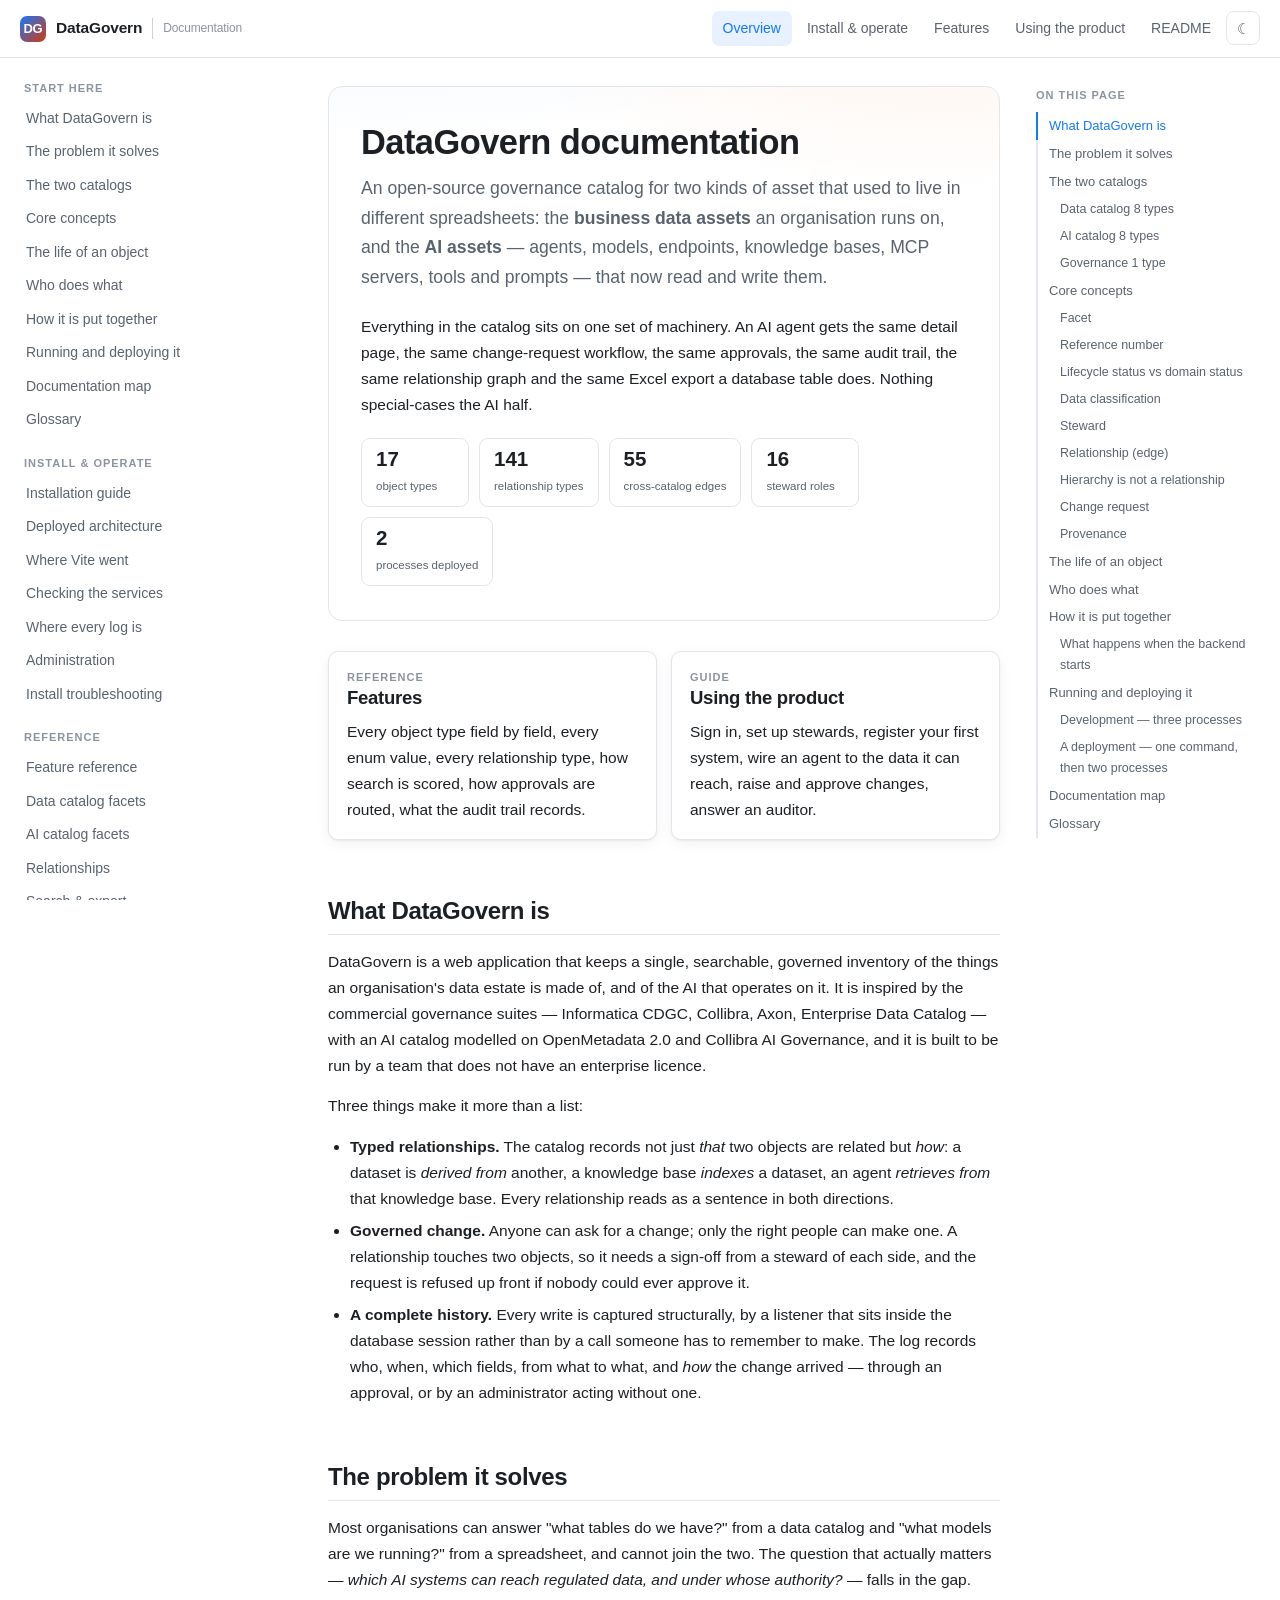
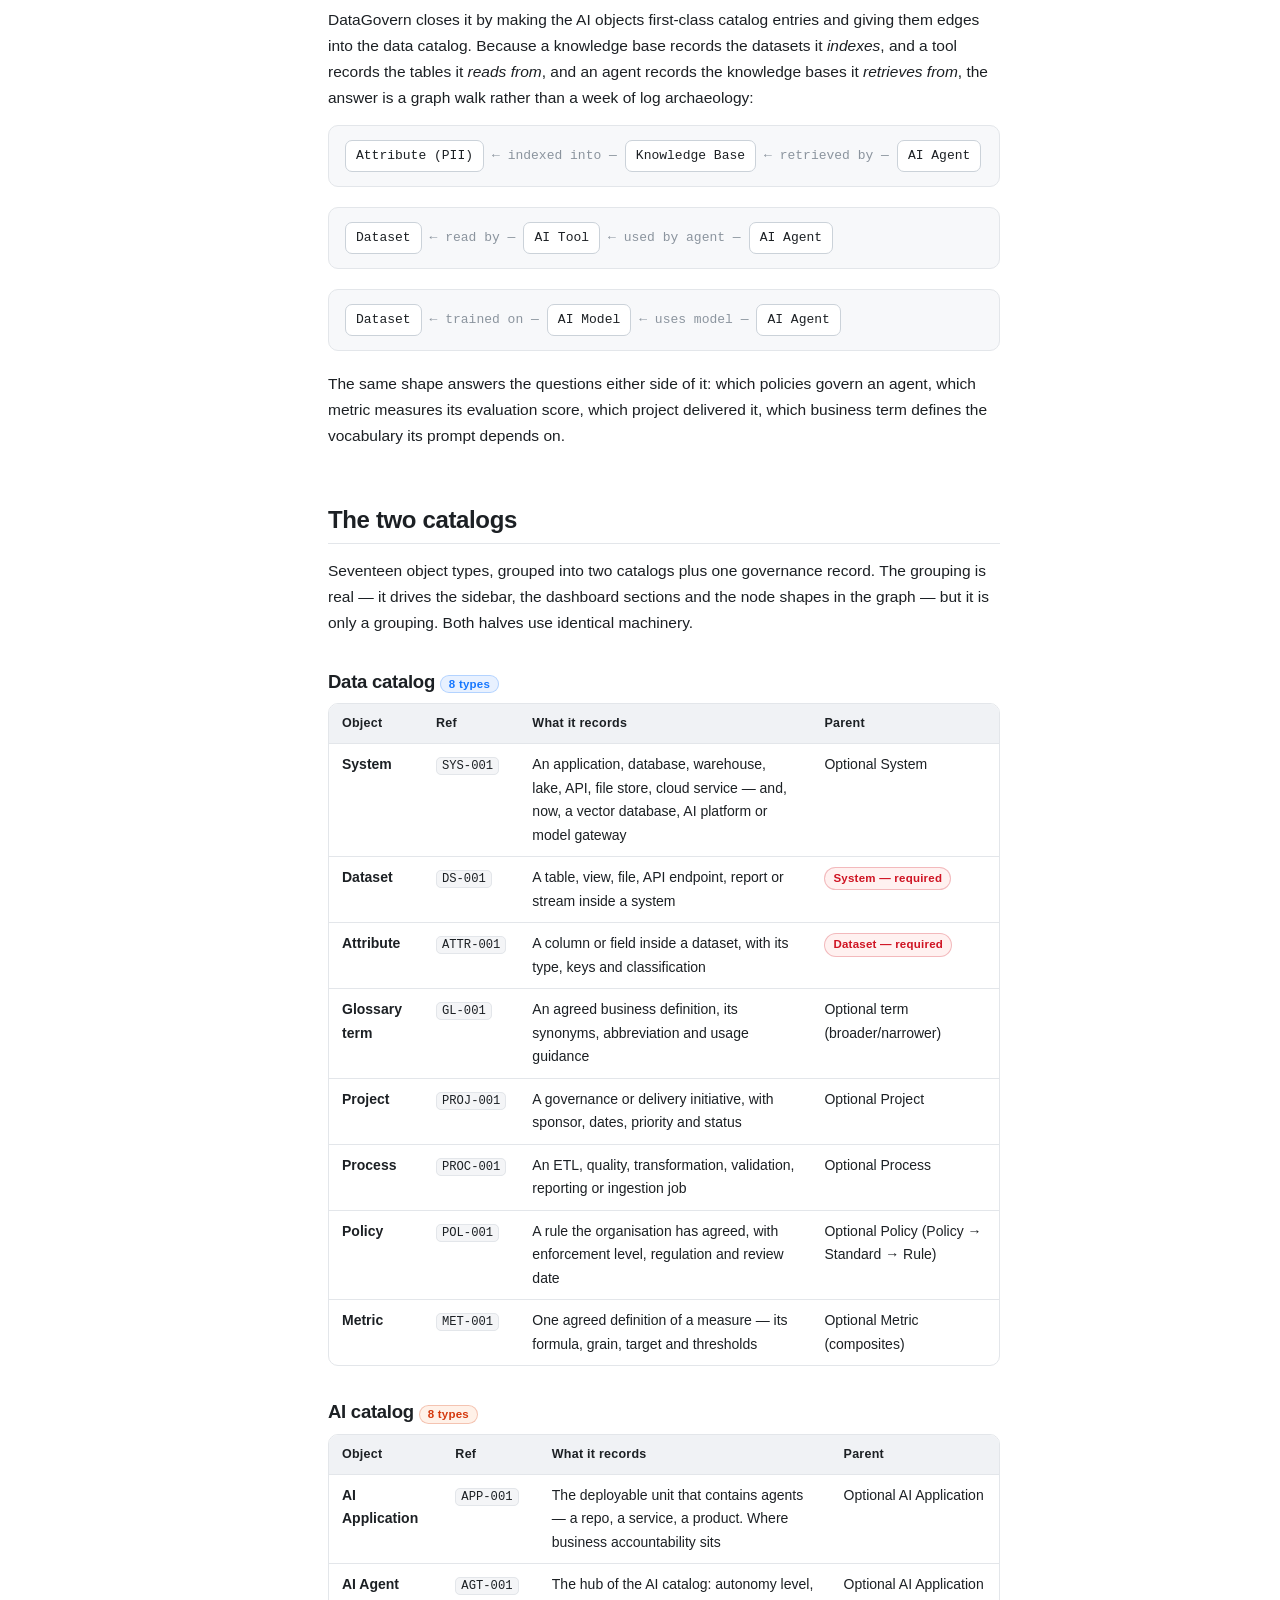
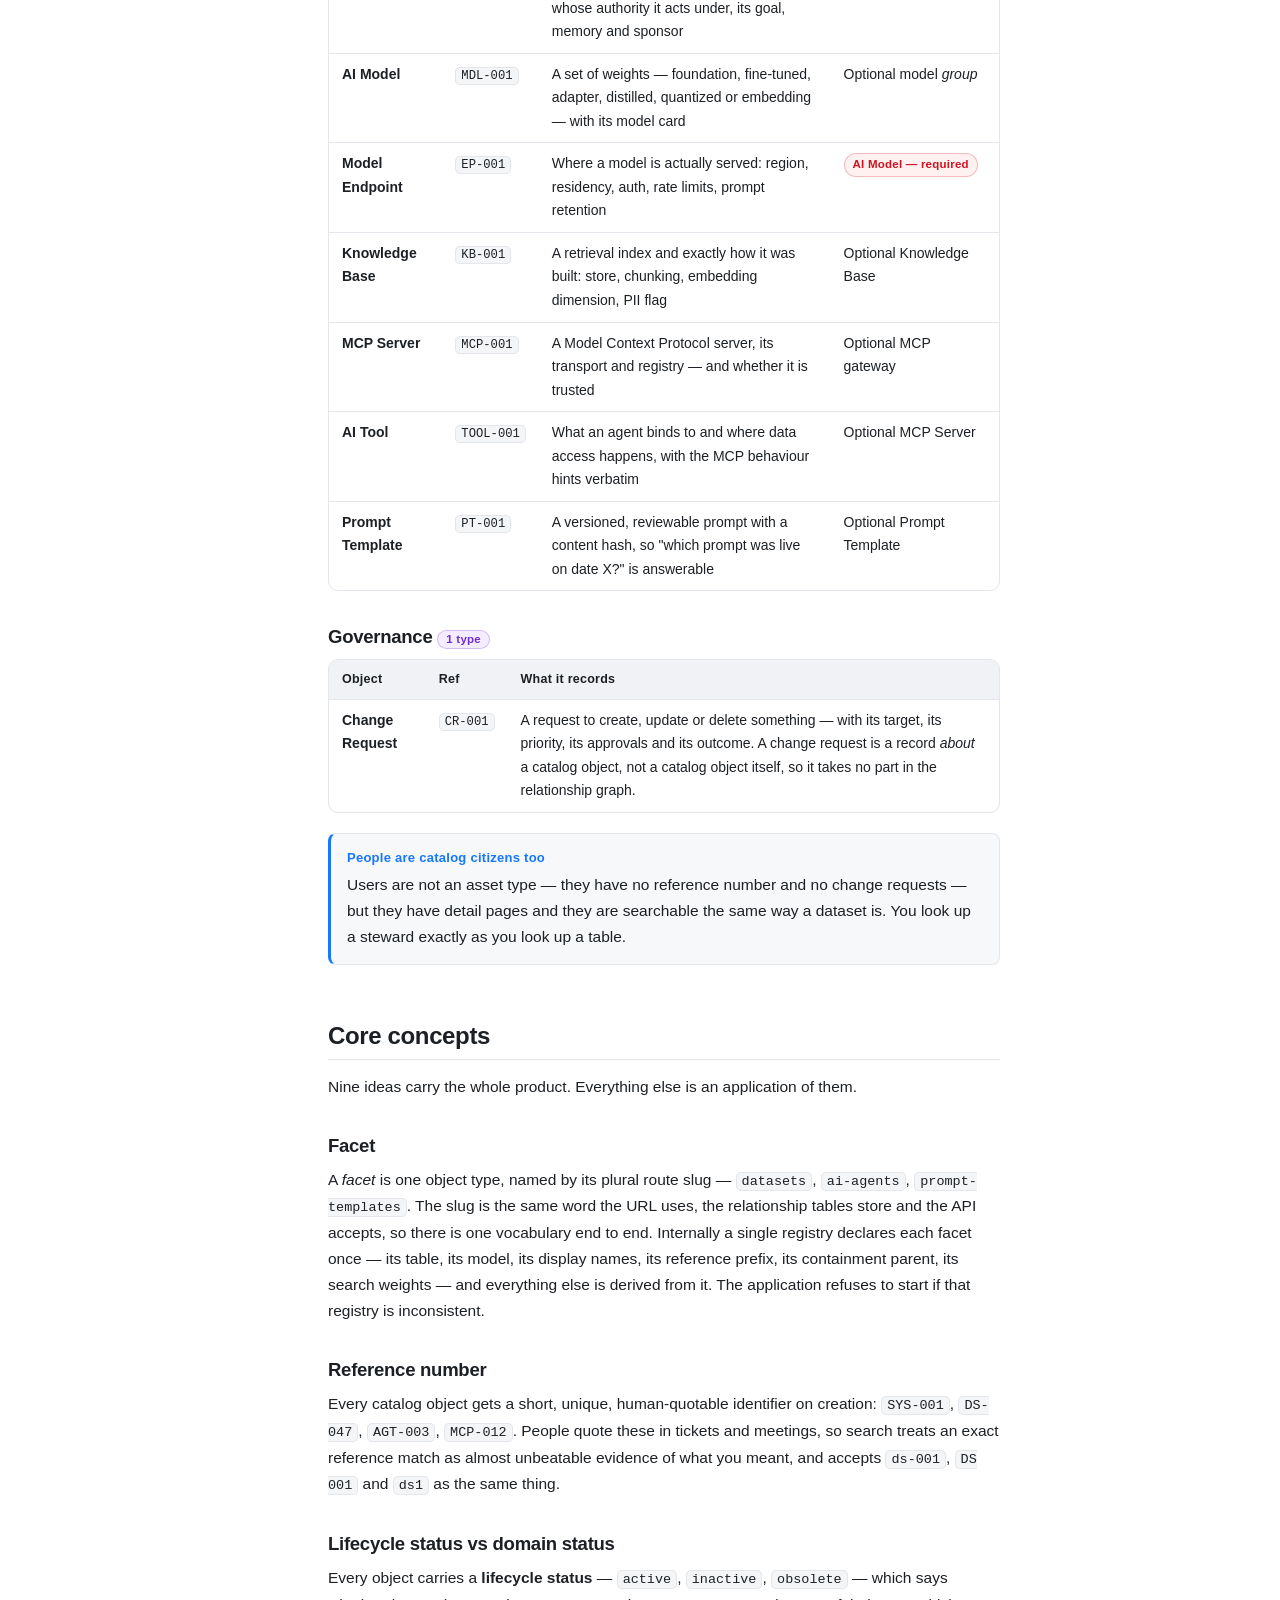
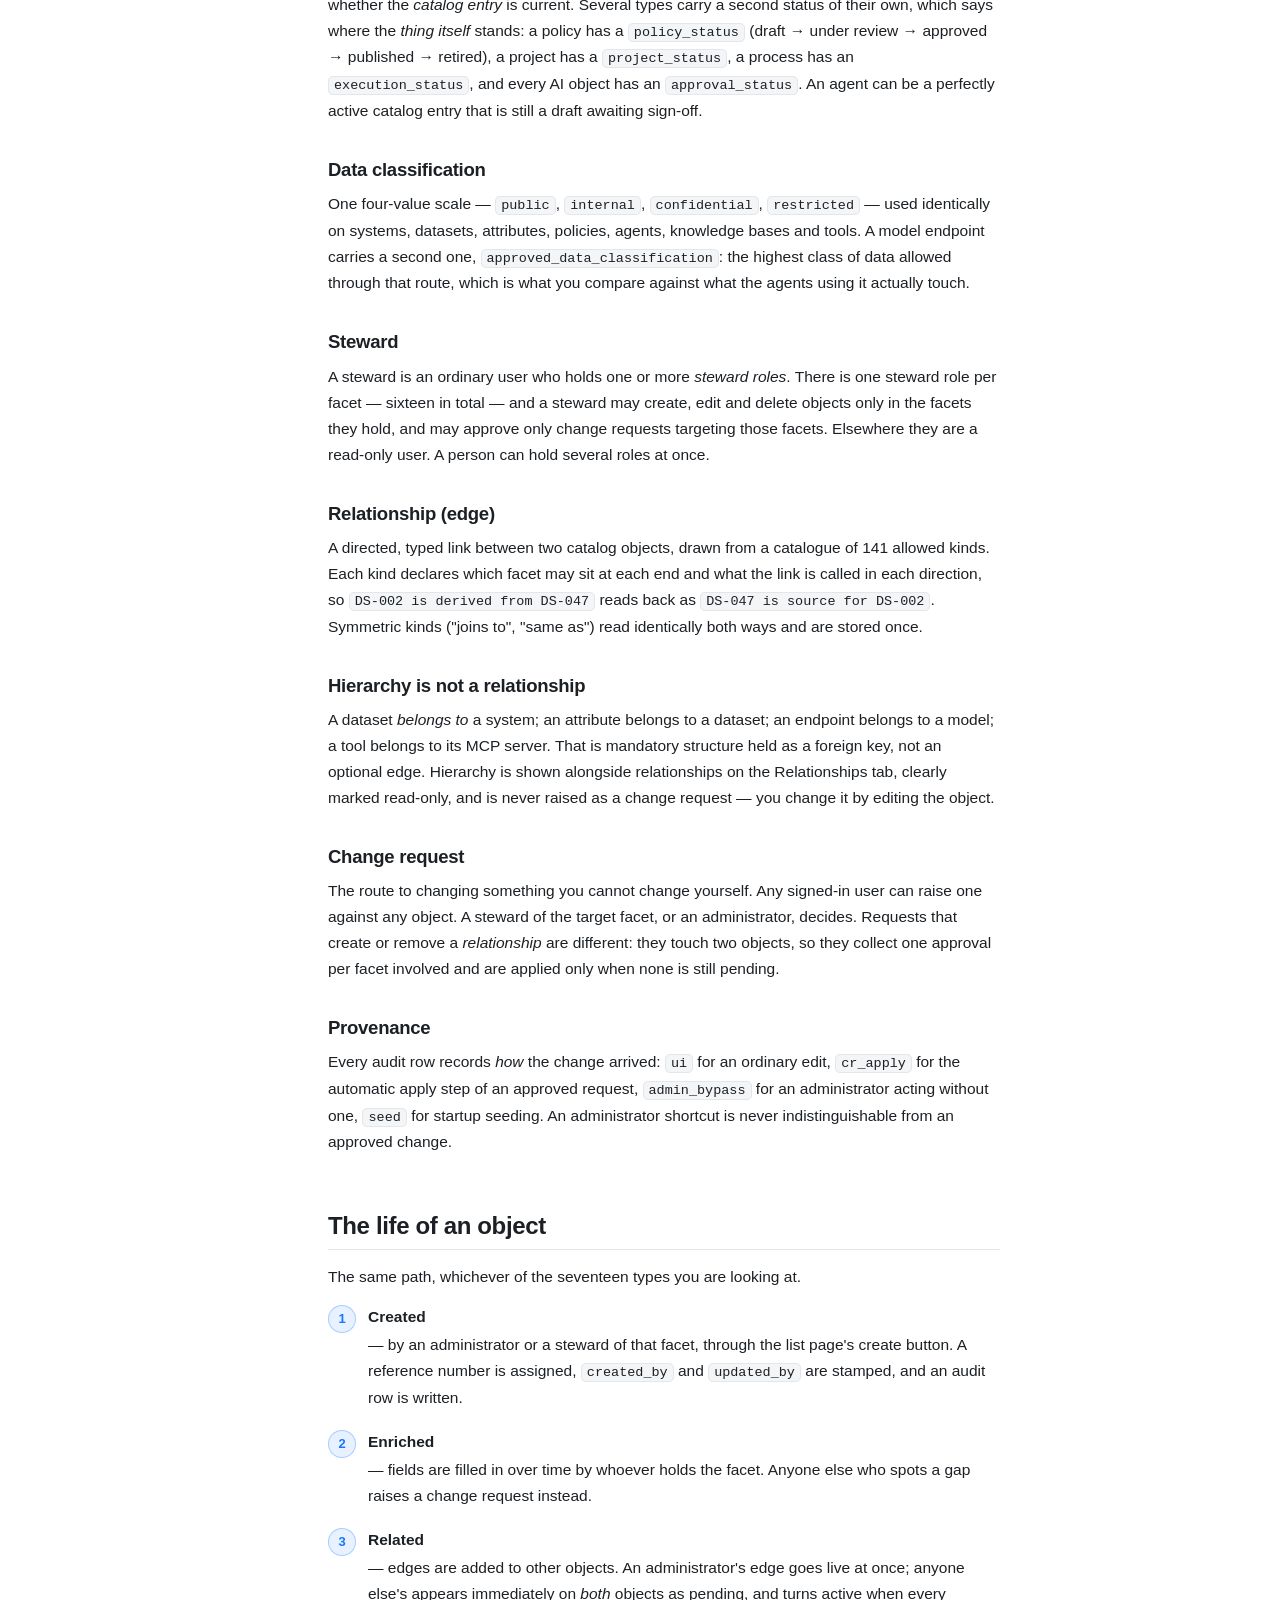
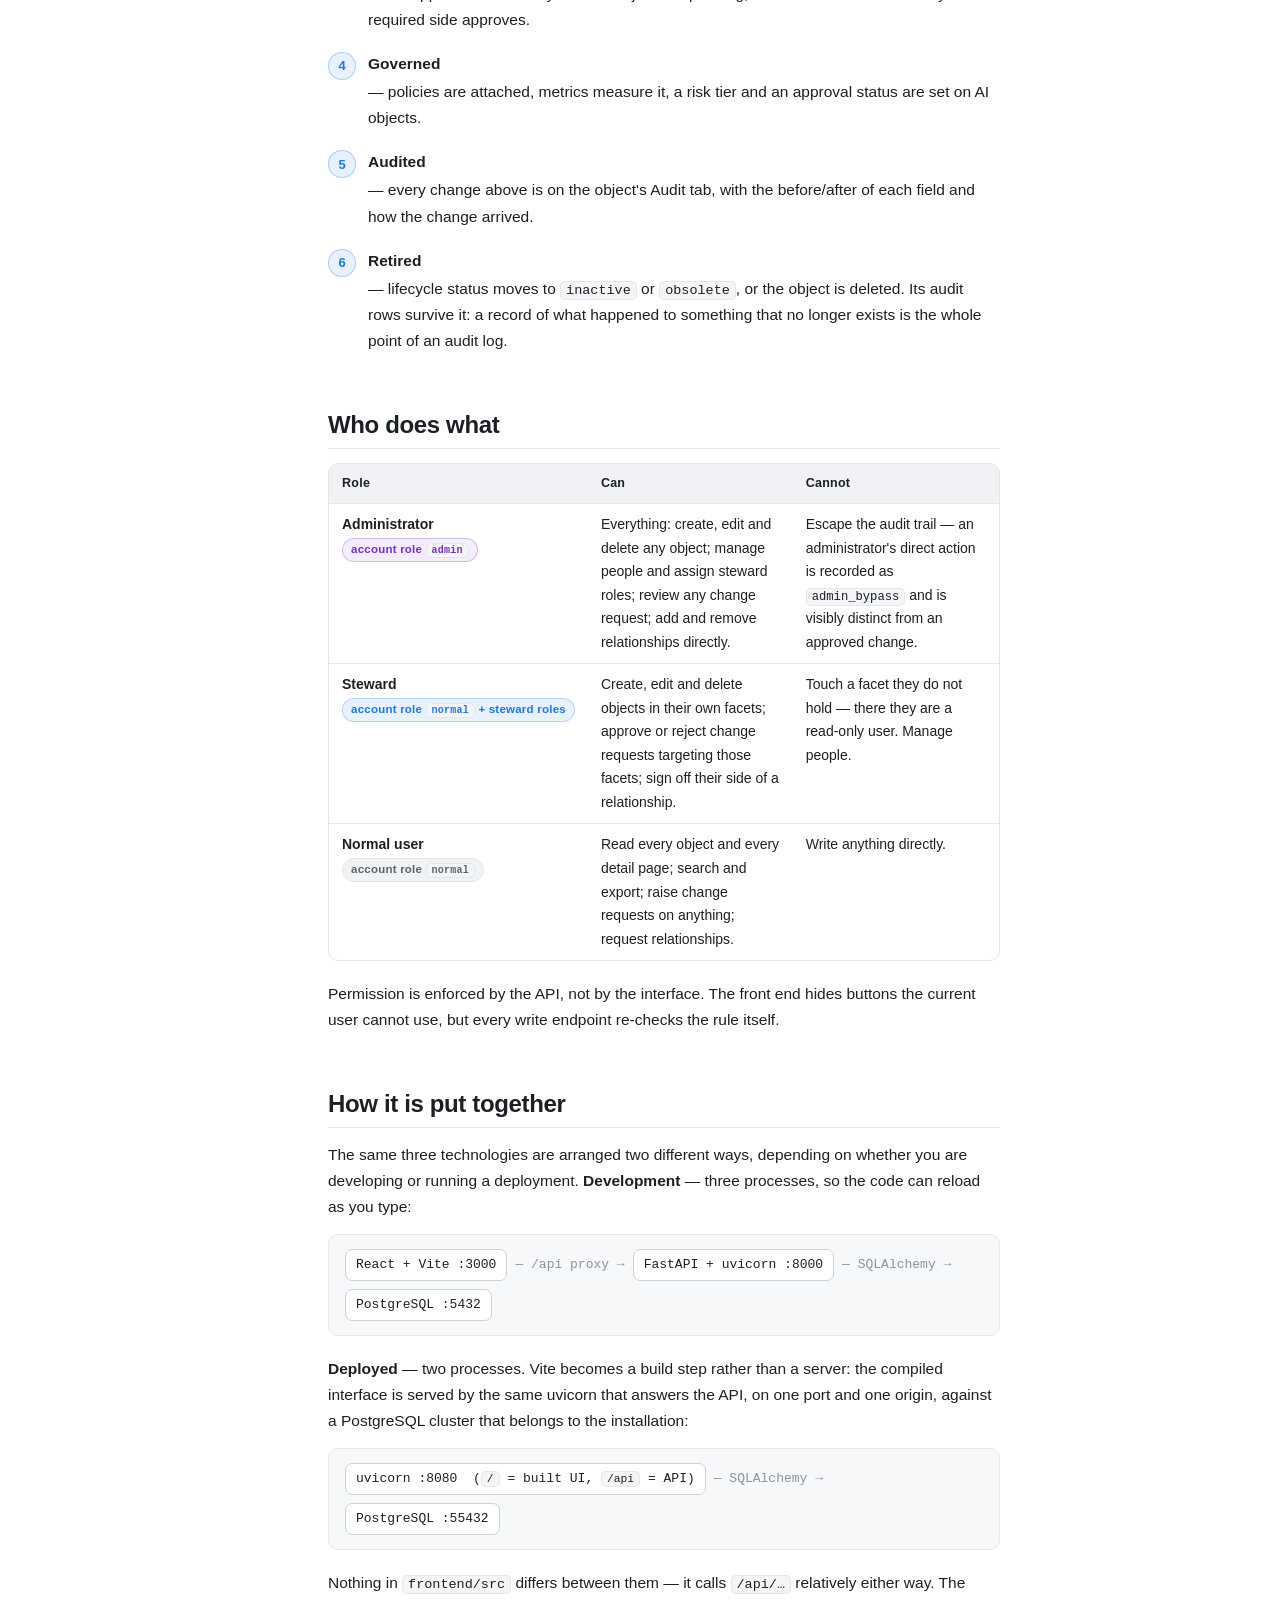
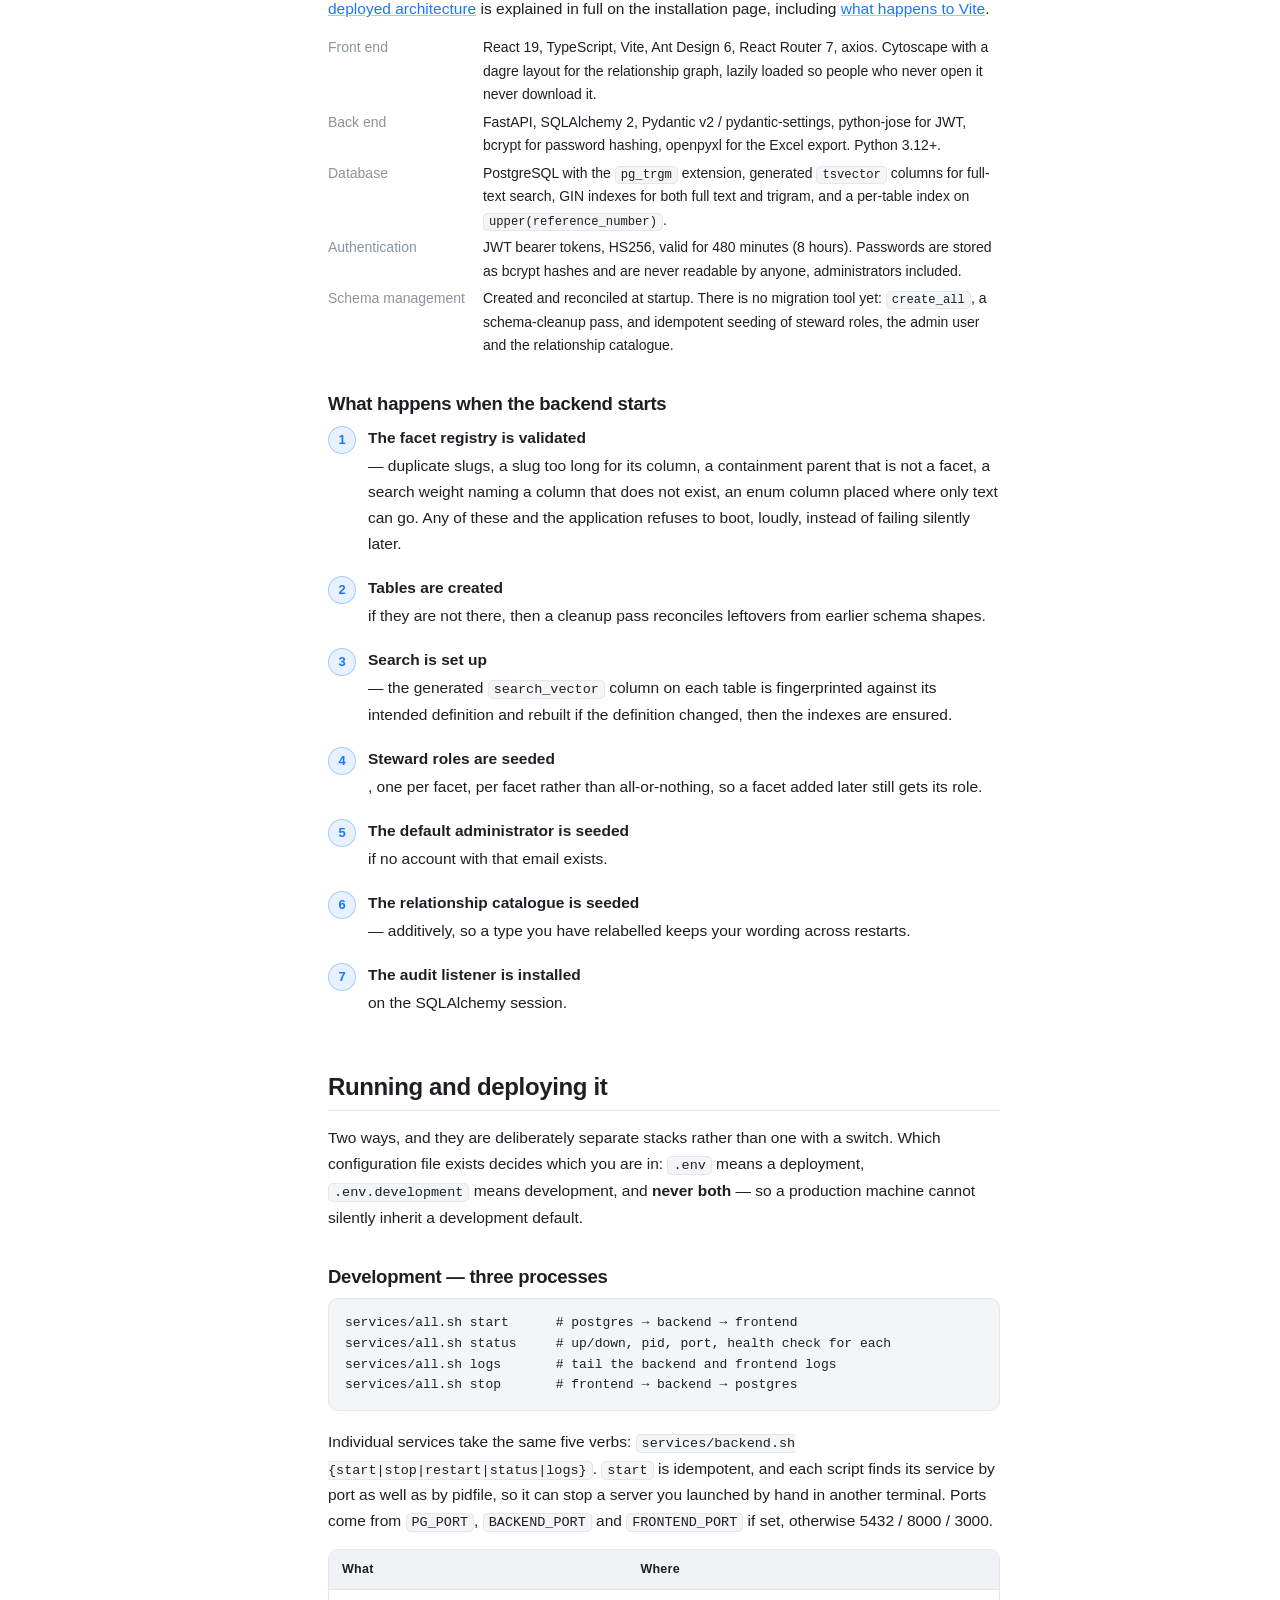
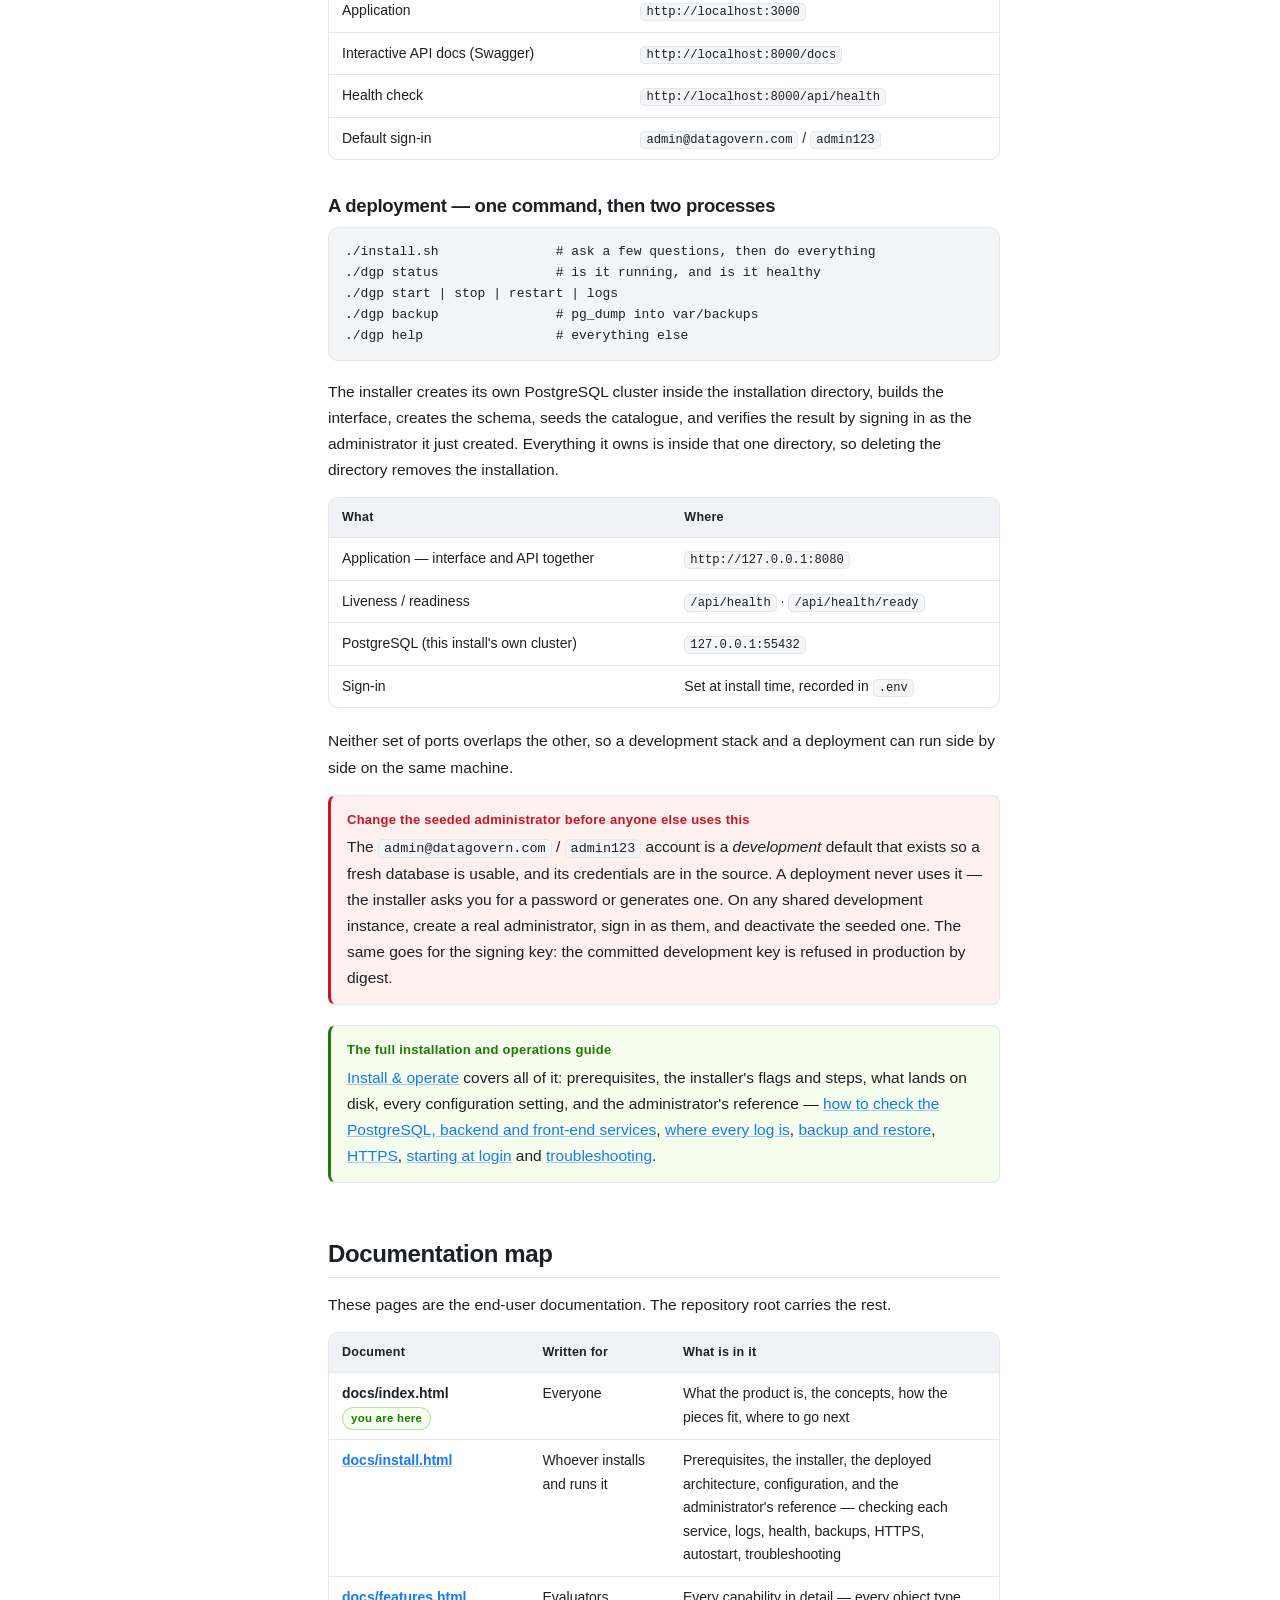
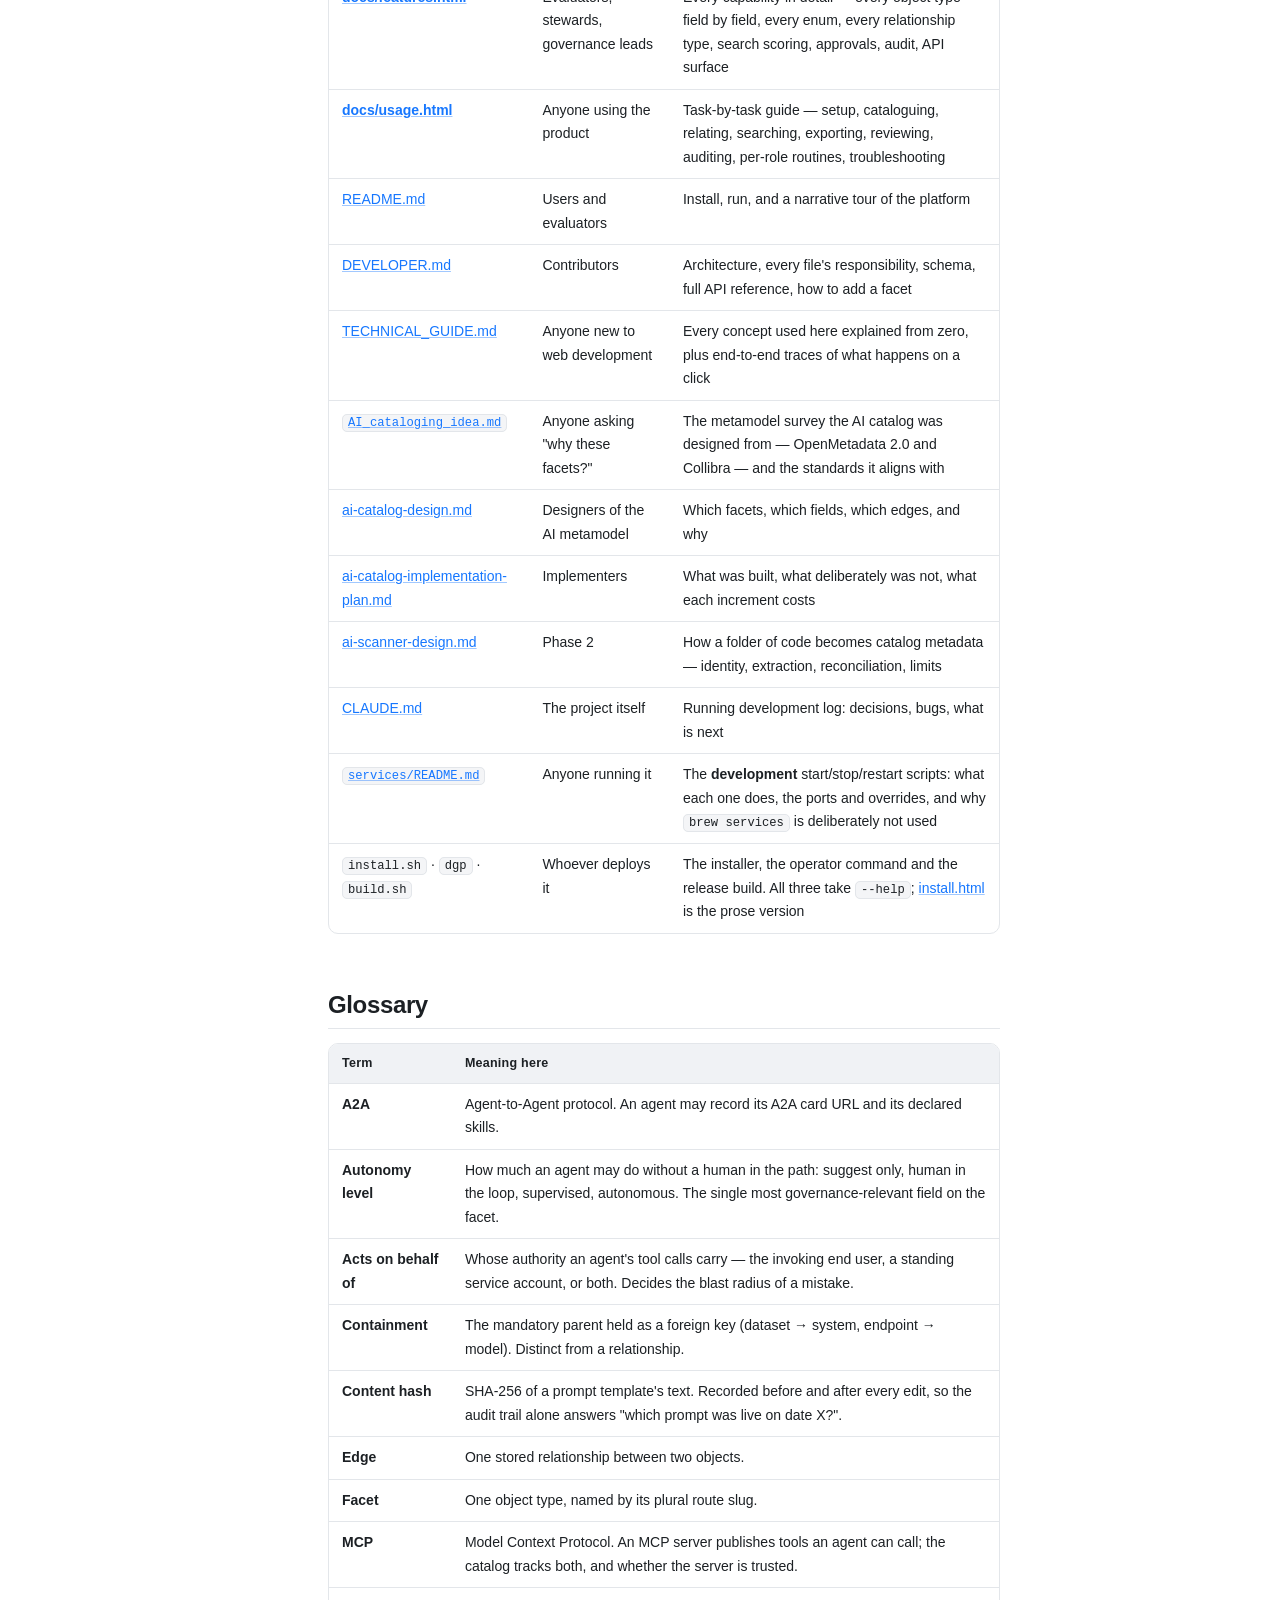
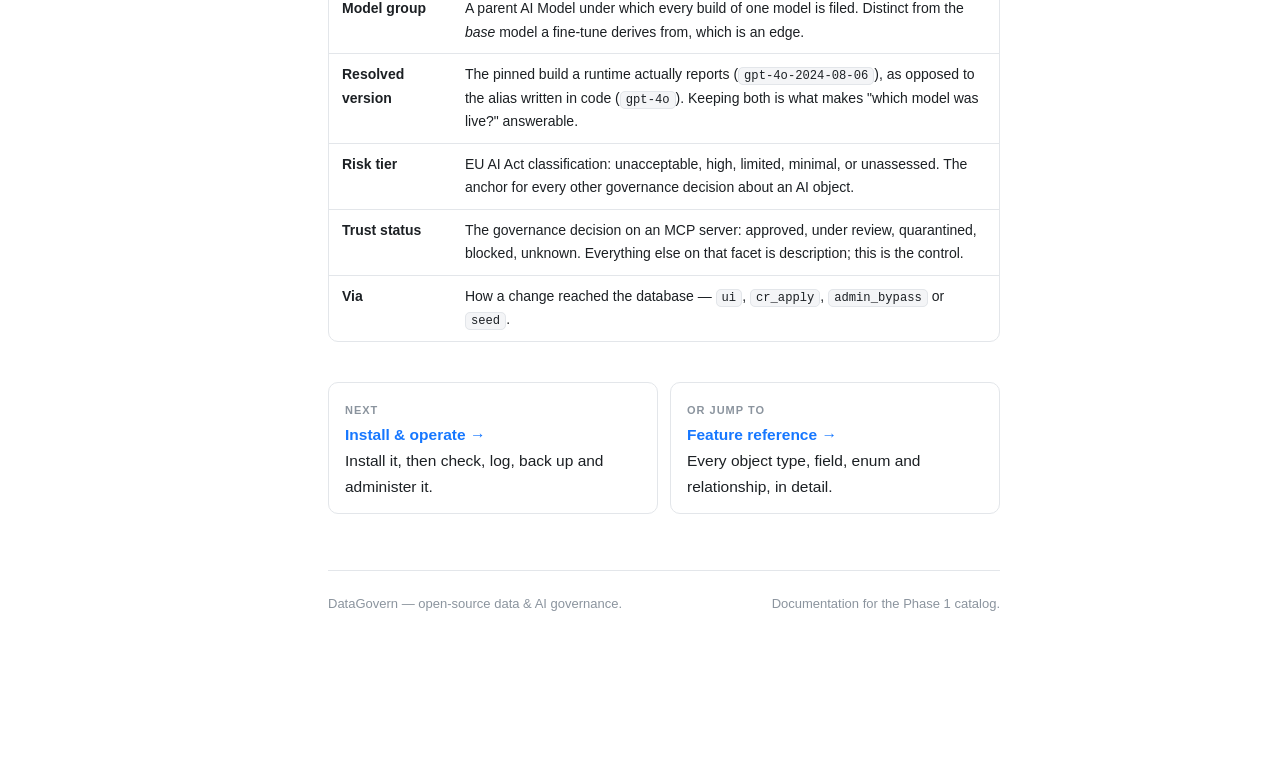
==== index.html @ b4faa8bf "docs commit" ====
<!DOCTYPE html>
<html lang="en">
<head>
<meta charset="utf-8">
<meta name="viewport" content="width=device-width, initial-scale=1">
<title>DataGovern Documentation</title>
<meta name="description" content="Documentation for DataGovern — an open-source governance catalog for business data assets and AI assets.">
<link rel="stylesheet" href="assets/docs.css">
<link rel="icon" href="data:image/svg+xml,<svg xmlns='http://www.w3.org/2000/svg' viewBox='0 0 100 100'><text y='.9em' font-size='90'>📘</text></svg>">
</head>
<body>

<header class="topbar">
  <button class="icon-btn menu-btn" data-menu-toggle aria-expanded="false" aria-label="Open navigation">☰</button>
  <a class="brand" href="index.html"><span class="mark">DG</span> DataGovern <small>Documentation</small></a>
  <nav class="topnav">
    <a href="index.html" aria-current="page">Overview</a>
    <a href="install.html">Install &amp; operate</a>
    <a href="features.html">Features</a>
    <a href="usage.html">Using the product</a>
    <a href="../README.md">README</a>
    <button class="icon-btn" data-theme-toggle type="button">☾</button>
  </nav>
</header>

<div class="shell">

  <aside class="sidebar">
    <h4>Start here</h4>
    <a href="#what">What DataGovern is</a>
    <a href="#problem">The problem it solves</a>
    <a href="#catalogs">The two catalogs</a>
    <a href="#concepts">Core concepts</a>
    <a href="#lifecycle">The life of an object</a>
    <a href="#roles">Who does what</a>
    <a href="#architecture">How it is put together</a>
    <a href="#running">Running and deploying it</a>
    <a href="#map">Documentation map</a>
    <a href="#glossary">Glossary</a>

    <h4>Install &amp; operate</h4>
    <a href="install.html">Installation guide</a>
    <a href="install.html#prod-architecture">Deployed architecture</a>
    <a href="install.html#vite">Where Vite went</a>
    <a href="install.html#checking-prod">Checking the services</a>
    <a href="install.html#logs">Where every log is</a>
    <a href="install.html#admin-daily">Administration</a>
    <a href="install.html#install-faq">Install troubleshooting</a>

    <h4>Reference</h4>
    <a href="features.html">Feature reference</a>
    <a href="features.html#data-catalog">Data catalog facets</a>
    <a href="features.html#ai-catalog">AI catalog facets</a>
    <a href="features.html#relationships">Relationships</a>
    <a href="features.html#search">Search &amp; export</a>
    <a href="features.html#governance">Governance &amp; audit</a>
    <a href="features.html#api">API surface</a>

    <h4>Guides</h4>
    <a href="usage.html">Using the product</a>
    <a href="usage.html#first-run">First run</a>
    <a href="usage.html#register-data">Registering data assets</a>
    <a href="usage.html#register-ai">Registering AI assets</a>
    <a href="usage.html#pii-walkthrough">Worked example: PII exposure</a>
    <a href="usage.html#change-requests">Change requests</a>
    <a href="usage.html#faq">Troubleshooting &amp; FAQ</a>
  </aside>

  <main class="content">

    <div class="hero">
      <h1>DataGovern documentation</h1>
      <p class="lede">An open-source governance catalog for two kinds of asset that used to live in
      different spreadsheets: the <strong>business data assets</strong> an organisation runs on, and the
      <strong>AI assets</strong> — agents, models, endpoints, knowledge bases, MCP servers, tools and
      prompts — that now read and write them.</p>
      <p>Everything in the catalog sits on one set of machinery. An AI agent gets the same detail page,
      the same change-request workflow, the same approvals, the same audit trail, the same relationship
      graph and the same Excel export a database table does. Nothing special-cases the AI half.</p>
      <div class="stat-row">
        <div class="stat"><b>17</b><span>object types</span></div>
        <div class="stat"><b>141</b><span>relationship types</span></div>
        <div class="stat"><b>55</b><span>cross-catalog edges</span></div>
        <div class="stat"><b>16</b><span>steward roles</span></div>
        <div class="stat"><b>2</b><span>processes deployed</span></div>
      </div>
    </div>

    <div class="cards">
      <a class="card link" href="features.html">
        <div class="kicker">Reference</div>
        <h3>Features</h3>
        <p>Every object type field by field, every enum value, every relationship type, how search is
        scored, how approvals are routed, what the audit trail records.</p>
      </a>
      <a class="card link" href="usage.html">
        <div class="kicker">Guide</div>
        <h3>Using the product</h3>
        <p>Sign in, set up stewards, register your first system, wire an agent to the data it can
        reach, raise and approve changes, answer an auditor.</p>
      </a>
    </div>

    <h2 id="what">What DataGovern is</h2>

    <p>DataGovern is a web application that keeps a single, searchable, governed inventory of the
    things an organisation's data estate is made of, and of the AI that operates on it. It is inspired
    by the commercial governance suites — Informatica CDGC, Collibra, Axon, Enterprise Data Catalog —
    with an AI catalog modelled on OpenMetadata 2.0 and Collibra AI Governance,
    and it is built to be run by a team that does not have an enterprise licence.</p>

    <p>Three things make it more than a list:</p>

    <ul>
      <li><strong>Typed relationships.</strong> The catalog records not just <em>that</em> two objects
      are related but <em>how</em>: a dataset is <em>derived from</em> another, a knowledge base
      <em>indexes</em> a dataset, an agent <em>retrieves from</em> that knowledge base. Every
      relationship reads as a sentence in both directions.</li>
      <li><strong>Governed change.</strong> Anyone can ask for a change; only the right people can make
      one. A relationship touches two objects, so it needs a sign-off from a steward of each side, and
      the request is refused up front if nobody could ever approve it.</li>
      <li><strong>A complete history.</strong> Every write is captured structurally, by a listener that
      sits inside the database session rather than by a call someone has to remember to make. The log
      records who, when, which fields, from what to what, and <em>how</em> the change arrived — through
      an approval, or by an administrator acting without one.</li>
    </ul>

    <h2 id="problem">The problem it solves</h2>

    <p>Most organisations can answer "what tables do we have?" from a data catalog and "what models are
    we running?" from a spreadsheet, and cannot join the two. The question that actually matters —
    <em>which AI systems can reach regulated data, and under whose authority?</em> — falls in the gap.</p>

    <p>DataGovern closes it by making the AI objects first-class catalog entries and giving them edges
    into the data catalog. Because a knowledge base records the datasets it <em>indexes</em>, and a tool
    records the tables it <em>reads from</em>, and an agent records the knowledge bases it
    <em>retrieves from</em>, the answer is a graph walk rather than a week of log archaeology:</p>

    <div class="flow">
      <span class="box">Attribute (PII)</span><span class="arrow">←&nbsp;indexed into&nbsp;—</span>
      <span class="box">Knowledge Base</span><span class="arrow">←&nbsp;retrieved by&nbsp;—</span>
      <span class="box">AI Agent</span>
    </div>
    <div class="flow">
      <span class="box">Dataset</span><span class="arrow">←&nbsp;read by&nbsp;—</span>
      <span class="box">AI Tool</span><span class="arrow">←&nbsp;used by agent&nbsp;—</span>
      <span class="box">AI Agent</span>
    </div>
    <div class="flow">
      <span class="box">Dataset</span><span class="arrow">←&nbsp;trained on&nbsp;—</span>
      <span class="box">AI Model</span><span class="arrow">←&nbsp;uses model&nbsp;—</span>
      <span class="box">AI Agent</span>
    </div>

    <p>The same shape answers the questions either side of it: which policies govern an agent, which
    metric measures its evaluation score, which project delivered it, which business term defines the
    vocabulary its prompt depends on.</p>

    <h2 id="catalogs">The two catalogs</h2>

    <p>Seventeen object types, grouped into two catalogs plus one governance record. The grouping is
    real — it drives the sidebar, the dashboard sections and the node shapes in the graph — but it is
    only a grouping. Both halves use identical machinery.</p>

    <h3 id="data-side">Data catalog <span class="pill data">8 types</span></h3>

    <div class="table-wrap">
    <table>
      <thead><tr><th>Object</th><th>Ref</th><th>What it records</th><th>Parent</th></tr></thead>
      <tbody>
        <tr><td><strong>System</strong></td><td><code>SYS-001</code></td><td>An application, database, warehouse, lake, API, file store, cloud service — and, now, a vector database, AI platform or model gateway</td><td>Optional System</td></tr>
        <tr><td><strong>Dataset</strong></td><td><code>DS-001</code></td><td>A table, view, file, API endpoint, report or stream inside a system</td><td><span class="pill req">System — required</span></td></tr>
        <tr><td><strong>Attribute</strong></td><td><code>ATTR-001</code></td><td>A column or field inside a dataset, with its type, keys and classification</td><td><span class="pill req">Dataset — required</span></td></tr>
        <tr><td><strong>Glossary term</strong></td><td><code>GL-001</code></td><td>An agreed business definition, its synonyms, abbreviation and usage guidance</td><td>Optional term (broader/narrower)</td></tr>
        <tr><td><strong>Project</strong></td><td><code>PROJ-001</code></td><td>A governance or delivery initiative, with sponsor, dates, priority and status</td><td>Optional Project</td></tr>
        <tr><td><strong>Process</strong></td><td><code>PROC-001</code></td><td>An ETL, quality, transformation, validation, reporting or ingestion job</td><td>Optional Process</td></tr>
        <tr><td><strong>Policy</strong></td><td><code>POL-001</code></td><td>A rule the organisation has agreed, with enforcement level, regulation and review date</td><td>Optional Policy (Policy → Standard → Rule)</td></tr>
        <tr><td><strong>Metric</strong></td><td><code>MET-001</code></td><td>One agreed definition of a measure — its formula, grain, target and thresholds</td><td>Optional Metric (composites)</td></tr>
      </tbody>
    </table>
    </div>

    <h3 id="ai-side">AI catalog <span class="pill ai">8 types</span></h3>

    <div class="table-wrap">
    <table>
      <thead><tr><th>Object</th><th>Ref</th><th>What it records</th><th>Parent</th></tr></thead>
      <tbody>
        <tr><td><strong>AI Application</strong></td><td><code>APP-001</code></td><td>The deployable unit that contains agents — a repo, a service, a product. Where business accountability sits</td><td>Optional AI Application</td></tr>
        <tr><td><strong>AI Agent</strong></td><td><code>AGT-001</code></td><td>The hub of the AI catalog: autonomy level, whose authority it acts under, its goal, memory and sponsor</td><td>Optional AI Application</td></tr>
        <tr><td><strong>AI Model</strong></td><td><code>MDL-001</code></td><td>A set of weights — foundation, fine-tuned, adapter, distilled, quantized or embedding — with its model card</td><td>Optional model <em>group</em></td></tr>
        <tr><td><strong>Model Endpoint</strong></td><td><code>EP-001</code></td><td>Where a model is actually served: region, residency, auth, rate limits, prompt retention</td><td><span class="pill req">AI Model — required</span></td></tr>
        <tr><td><strong>Knowledge Base</strong></td><td><code>KB-001</code></td><td>A retrieval index and exactly how it was built: store, chunking, embedding dimension, PII flag</td><td>Optional Knowledge Base</td></tr>
        <tr><td><strong>MCP Server</strong></td><td><code>MCP-001</code></td><td>A Model Context Protocol server, its transport and registry — and whether it is trusted</td><td>Optional MCP gateway</td></tr>
        <tr><td><strong>AI Tool</strong></td><td><code>TOOL-001</code></td><td>What an agent binds to and where data access happens, with the MCP behaviour hints verbatim</td><td>Optional MCP Server</td></tr>
        <tr><td><strong>Prompt Template</strong></td><td><code>PT-001</code></td><td>A versioned, reviewable prompt with a content hash, so "which prompt was live on date X?" is answerable</td><td>Optional Prompt Template</td></tr>
      </tbody>
    </table>
    </div>

    <h3 id="gov-side">Governance <span class="pill gov">1 type</span></h3>

    <div class="table-wrap">
    <table>
      <thead><tr><th>Object</th><th>Ref</th><th>What it records</th></tr></thead>
      <tbody>
        <tr><td><strong>Change Request</strong></td><td><code>CR-001</code></td><td>A request to create, update or delete something — with its target, its priority, its approvals and its outcome. A change request is a record <em>about</em> a catalog object, not a catalog object itself, so it takes no part in the relationship graph.</td></tr>
      </tbody>
    </table>
    </div>

    <div class="note">
      <div class="note-title">People are catalog citizens too</div>
      <p>Users are not an asset type — they have no reference number and no change requests — but they
      have detail pages and they are searchable the same way a dataset is. You look up a steward exactly
      as you look up a table.</p>
    </div>

    <h2 id="concepts">Core concepts</h2>

    <p>Nine ideas carry the whole product. Everything else is an application of them.</p>

    <h3 id="c-facet">Facet</h3>
    <p>A <em>facet</em> is one object type, named by its plural route slug — <code>datasets</code>,
    <code>ai-agents</code>, <code>prompt-templates</code>. The slug is the same word the URL uses, the
    relationship tables store and the API accepts, so there is one vocabulary end to end. Internally a
    single registry declares each facet once — its table, its model, its display names, its reference
    prefix, its containment parent, its search weights — and everything else is derived from it. The
    application refuses to start if that registry is inconsistent.</p>

    <h3 id="c-ref">Reference number</h3>
    <p>Every catalog object gets a short, unique, human-quotable identifier on creation:
    <code>SYS-001</code>, <code>DS-047</code>, <code>AGT-003</code>, <code>MCP-012</code>. People quote
    these in tickets and meetings, so search treats an exact reference match as almost unbeatable
    evidence of what you meant, and accepts <code>ds-001</code>, <code>DS 001</code> and
    <code>ds1</code> as the same thing.</p>

    <h3 id="c-lifecycle">Lifecycle status vs domain status</h3>
    <p>Every object carries a <strong>lifecycle status</strong> — <code>active</code>,
    <code>inactive</code>, <code>obsolete</code> — which says whether the <em>catalog entry</em> is
    current. Several types carry a second status of their own, which says where the <em>thing itself</em>
    stands: a policy has a <code>policy_status</code> (draft → under review → approved → published →
    retired), a project has a <code>project_status</code>, a process has an
    <code>execution_status</code>, and every AI object has an <code>approval_status</code>. An agent can
    be a perfectly active catalog entry that is still a draft awaiting sign-off.</p>

    <h3 id="c-classification">Data classification</h3>
    <p>One four-value scale — <code>public</code>, <code>internal</code>, <code>confidential</code>,
    <code>restricted</code> — used identically on systems, datasets, attributes, policies, agents,
    knowledge bases and tools. A model endpoint carries a second one,
    <code>approved_data_classification</code>: the highest class of data allowed through that route,
    which is what you compare against what the agents using it actually touch.</p>

    <h3 id="c-steward">Steward</h3>
    <p>A steward is an ordinary user who holds one or more <em>steward roles</em>. There is one steward
    role per facet — sixteen in total — and a steward may create, edit and delete objects only in the
    facets they hold, and may approve only change requests targeting those facets. Elsewhere they are a
    read-only user. A person can hold several roles at once.</p>

    <h3 id="c-relationship">Relationship (edge)</h3>
    <p>A directed, typed link between two catalog objects, drawn from a catalogue of 141 allowed kinds.
    Each kind declares which facet may sit at each end and what the link is called in each direction, so
    <code>DS-002 is derived from DS-047</code> reads back as <code>DS-047 is source for DS-002</code>.
    Symmetric kinds ("joins to", "same as") read identically both ways and are stored once.</p>

    <h3 id="c-hierarchy">Hierarchy is not a relationship</h3>
    <p>A dataset <em>belongs to</em> a system; an attribute belongs to a dataset; an endpoint belongs to
    a model; a tool belongs to its MCP server. That is mandatory structure held as a foreign key, not an
    optional edge. Hierarchy is shown alongside relationships on the Relationships tab, clearly marked
    read-only, and is never raised as a change request — you change it by editing the object.</p>

    <h3 id="c-cr">Change request</h3>
    <p>The route to changing something you cannot change yourself. Any signed-in user can raise one
    against any object. A steward of the target facet, or an administrator, decides. Requests that
    create or remove a <em>relationship</em> are different: they touch two objects, so they collect one
    approval per facet involved and are applied only when none is still pending.</p>

    <h3 id="c-provenance">Provenance</h3>
    <p>Every audit row records <em>how</em> the change arrived: <code>ui</code> for an ordinary edit,
    <code>cr_apply</code> for the automatic apply step of an approved request, <code>admin_bypass</code>
    for an administrator acting without one, <code>seed</code> for startup seeding. An administrator
    shortcut is never indistinguishable from an approved change.</p>

    <h2 id="lifecycle">The life of an object</h2>

    <p>The same path, whichever of the seventeen types you are looking at.</p>

    <ol class="steps">
      <li><strong>Created</strong> — by an administrator or a steward of that facet, through the list
      page's create button. A reference number is assigned, <code>created_by</code> and
      <code>updated_by</code> are stamped, and an audit row is written.</li>
      <li><strong>Enriched</strong> — fields are filled in over time by whoever holds the facet. Anyone
      else who spots a gap raises a change request instead.</li>
      <li><strong>Related</strong> — edges are added to other objects. An administrator's edge goes live
      at once; anyone else's appears immediately on <em>both</em> objects as pending, and turns active
      when every required side approves.</li>
      <li><strong>Governed</strong> — policies are attached, metrics measure it, a risk tier and an
      approval status are set on AI objects.</li>
      <li><strong>Audited</strong> — every change above is on the object's Audit tab, with the
      before/after of each field and how the change arrived.</li>
      <li><strong>Retired</strong> — lifecycle status moves to <code>inactive</code> or
      <code>obsolete</code>, or the object is deleted. Its audit rows survive it: a record of what
      happened to something that no longer exists is the whole point of an audit log.</li>
    </ol>

    <h2 id="roles">Who does what</h2>

    <div class="table-wrap">
    <table>
      <thead><tr><th>Role</th><th>Can</th><th>Cannot</th></tr></thead>
      <tbody>
        <tr>
          <td><strong>Administrator</strong><br><span class="pill gov">account role <code>admin</code></span></td>
          <td>Everything: create, edit and delete any object; manage people and assign steward roles;
          review any change request; add and remove relationships directly.</td>
          <td>Escape the audit trail — an administrator's direct action is recorded as
          <code>admin_bypass</code> and is visibly distinct from an approved change.</td>
        </tr>
        <tr>
          <td><strong>Steward</strong><br><span class="pill data">account role <code>normal</code> + steward roles</span></td>
          <td>Create, edit and delete objects in their own facets; approve or reject change requests
          targeting those facets; sign off their side of a relationship.</td>
          <td>Touch a facet they do not hold — there they are a read-only user. Manage people.</td>
        </tr>
        <tr>
          <td><strong>Normal user</strong><br><span class="pill muted">account role <code>normal</code></span></td>
          <td>Read every object and every detail page; search and export; raise change requests on
          anything; request relationships.</td>
          <td>Write anything directly.</td>
        </tr>
      </tbody>
    </table>
    </div>

    <p>Permission is enforced by the API, not by the interface. The front end hides buttons the current
    user cannot use, but every write endpoint re-checks the rule itself.</p>

    <h2 id="architecture">How it is put together</h2>

    <p>The same three technologies are arranged two different ways, depending on whether you are
    developing or running a deployment. <strong>Development</strong> — three processes, so the code can
    reload as you type:</p>

    <div class="flow">
      <span class="box">React + Vite&nbsp;:3000</span><span class="arrow">— /api proxy →</span>
      <span class="box">FastAPI + uvicorn&nbsp;:8000</span><span class="arrow">— SQLAlchemy →</span>
      <span class="box">PostgreSQL&nbsp;:5432</span>
    </div>

    <p><strong>Deployed</strong> — two processes. Vite becomes a build step rather than a server: the
    compiled interface is served by the same uvicorn that answers the API, on one port and one origin,
    against a PostgreSQL cluster that belongs to the installation:</p>

    <div class="flow">
      <span class="box">uvicorn&nbsp;:8080 &nbsp;(<code>/</code> = built UI, <code>/api</code> = API)</span><span class="arrow">— SQLAlchemy →</span>
      <span class="box">PostgreSQL&nbsp;:55432</span>
    </div>

    <p>Nothing in <code>frontend/src</code> differs between them — it calls <code>/api/…</code>
    relatively either way. The <a href="install.html#prod-architecture">deployed architecture</a> is
    explained in full on the installation page, including
    <a href="install.html#vite">what happens to Vite</a>.</p>

    <dl class="kv">
      <dt>Front end</dt><dd>React 19, TypeScript, Vite, Ant Design 6, React Router 7, axios. Cytoscape with a dagre layout for the relationship graph, lazily loaded so people who never open it never download it.</dd>
      <dt>Back end</dt><dd>FastAPI, SQLAlchemy 2, Pydantic v2 / pydantic-settings, python-jose for JWT, bcrypt for password hashing, openpyxl for the Excel export. Python 3.12+.</dd>
      <dt>Database</dt><dd>PostgreSQL with the <code>pg_trgm</code> extension, generated <code>tsvector</code> columns for full-text search, GIN indexes for both full text and trigram, and a per-table index on <code>upper(reference_number)</code>.</dd>
      <dt>Authentication</dt><dd>JWT bearer tokens, HS256, valid for 480 minutes (8 hours). Passwords are stored as bcrypt hashes and are never readable by anyone, administrators included.</dd>
      <dt>Schema management</dt><dd>Created and reconciled at startup. There is no migration tool yet: <code>create_all</code>, a schema-cleanup pass, and idempotent seeding of steward roles, the admin user and the relationship catalogue.</dd>
    </dl>

    <h3 id="startup">What happens when the backend starts</h3>

    <ol class="steps">
      <li><strong>The facet registry is validated</strong> — duplicate slugs, a slug too long for its
      column, a containment parent that is not a facet, a search weight naming a column that does not
      exist, an enum column placed where only text can go. Any of these and the application refuses to
      boot, loudly, instead of failing silently later.</li>
      <li><strong>Tables are created</strong> if they are not there, then a cleanup pass reconciles
      leftovers from earlier schema shapes.</li>
      <li><strong>Search is set up</strong> — the generated <code>search_vector</code> column on each
      table is fingerprinted against its intended definition and rebuilt if the definition changed, then
      the indexes are ensured.</li>
      <li><strong>Steward roles are seeded</strong>, one per facet, per facet rather than
      all-or-nothing, so a facet added later still gets its role.</li>
      <li><strong>The default administrator is seeded</strong> if no account with that email exists.</li>
      <li><strong>The relationship catalogue is seeded</strong> — additively, so a type you have
      relabelled keeps your wording across restarts.</li>
      <li><strong>The audit listener is installed</strong> on the SQLAlchemy session.</li>
    </ol>

    <h2 id="running">Running and deploying it</h2>

    <p>Two ways, and they are deliberately separate stacks rather than one with a switch. Which
    configuration file exists decides which you are in: <code>.env</code> means a deployment,
    <code>.env.development</code> means development, and <strong>never both</strong> — so a production
    machine cannot silently inherit a development default.</p>

    <h3 id="run-dev">Development — three processes</h3>

<pre><code>services/all.sh start      # postgres → backend → frontend
services/all.sh status     # up/down, pid, port, health check for each
services/all.sh logs       # tail the backend and frontend logs
services/all.sh stop       # frontend → backend → postgres
</code></pre>

    <p>Individual services take the same five verbs:
    <code>services/backend.sh {start|stop|restart|status|logs}</code>. <code>start</code> is idempotent,
    and each script finds its service by port as well as by pidfile, so it can stop a server you
    launched by hand in another terminal. Ports come from <code>PG_PORT</code>,
    <code>BACKEND_PORT</code> and <code>FRONTEND_PORT</code> if set, otherwise 5432 / 8000 / 3000.</p>

    <div class="table-wrap">
    <table>
      <thead><tr><th>What</th><th>Where</th></tr></thead>
      <tbody>
        <tr><td>Application</td><td><code>http://localhost:3000</code></td></tr>
        <tr><td>Interactive API docs (Swagger)</td><td><code>http://localhost:8000/docs</code></td></tr>
        <tr><td>Health check</td><td><code>http://localhost:8000/api/health</code></td></tr>
        <tr><td>Default sign-in</td><td><code>admin@datagovern.com</code> / <code>admin123</code></td></tr>
      </tbody>
    </table>
    </div>

    <h3 id="run-deployed">A deployment — one command, then two processes</h3>

<pre><code>./install.sh               # ask a few questions, then do everything
./dgp status               # is it running, and is it healthy
./dgp start | stop | restart | logs
./dgp backup               # pg_dump into var/backups
./dgp help                 # everything else
</code></pre>

    <p>The installer creates its own PostgreSQL cluster inside the installation directory, builds the
    interface, creates the schema, seeds the catalogue, and verifies the result by signing in as the
    administrator it just created. Everything it owns is inside that one directory, so deleting the
    directory removes the installation.</p>

    <div class="table-wrap">
    <table>
      <thead><tr><th>What</th><th>Where</th></tr></thead>
      <tbody>
        <tr><td>Application — interface and API together</td><td><code>http://127.0.0.1:8080</code></td></tr>
        <tr><td>Liveness / readiness</td><td><code>/api/health</code> · <code>/api/health/ready</code></td></tr>
        <tr><td>PostgreSQL (this install's own cluster)</td><td><code>127.0.0.1:55432</code></td></tr>
        <tr><td>Sign-in</td><td>Set at install time, recorded in <code>.env</code></td></tr>
      </tbody>
    </table>
    </div>

    <p>Neither set of ports overlaps the other, so a development stack and a deployment can run side by
    side on the same machine.</p>

    <div class="note danger">
      <div class="note-title">Change the seeded administrator before anyone else uses this</div>
      <p>The <code>admin@datagovern.com</code> / <code>admin123</code> account is a <em>development</em>
      default that exists so a fresh database is usable, and its credentials are in the source. A
      deployment never uses it — the installer asks you for a password or generates one. On any shared
      development instance, create a real administrator, sign in as them, and deactivate the seeded one.
      The same goes for the signing key: the committed development key is refused in production by
      digest.</p>
    </div>

    <div class="note ok">
      <div class="note-title">The full installation and operations guide</div>
      <p><a href="install.html">Install &amp; operate</a> covers all of it: prerequisites, the
      installer's flags and steps, what lands on disk, every configuration setting, and the
      administrator's reference —
      <a href="install.html#checking-prod">how to check the PostgreSQL, backend and front-end services</a>,
      <a href="install.html#logs">where every log is</a>,
      <a href="install.html#backup">backup and restore</a>,
      <a href="install.html#https">HTTPS</a>,
      <a href="install.html#autostart">starting at login</a> and
      <a href="install.html#install-faq">troubleshooting</a>.</p>
    </div>

    <h2 id="map">Documentation map</h2>

    <p>These pages are the end-user documentation. The repository root carries the rest.</p>

    <div class="table-wrap">
    <table>
      <thead><tr><th>Document</th><th>Written for</th><th>What is in it</th></tr></thead>
      <tbody>
        <tr><td><strong>docs/index.html</strong> <span class="pill ok">you are here</span></td><td>Everyone</td><td>What the product is, the concepts, how the pieces fit, where to go next</td></tr>
        <tr><td><strong><a href="install.html">docs/install.html</a></strong></td><td>Whoever installs and runs it</td><td>Prerequisites, the installer, the deployed architecture, configuration, and the administrator's reference — checking each service, logs, health, backups, HTTPS, autostart, troubleshooting</td></tr>
        <tr><td><strong><a href="features.html">docs/features.html</a></strong></td><td>Evaluators, stewards, governance leads</td><td>Every capability in detail — every object type field by field, every enum, every relationship type, search scoring, approvals, audit, API surface</td></tr>
        <tr><td><strong><a href="usage.html">docs/usage.html</a></strong></td><td>Anyone using the product</td><td>Task-by-task guide — setup, cataloguing, relating, searching, exporting, reviewing, auditing, per-role routines, troubleshooting</td></tr>
        <tr><td><a href="../README.md">README.md</a></td><td>Users and evaluators</td><td>Install, run, and a narrative tour of the platform</td></tr>
        <tr><td><a href="../DEVELOPER.md">DEVELOPER.md</a></td><td>Contributors</td><td>Architecture, every file's responsibility, schema, full API reference, how to add a facet</td></tr>
        <tr><td><a href="../TECHNICAL_GUIDE.md">TECHNICAL_GUIDE.md</a></td><td>Anyone new to web development</td><td>Every concept used here explained from zero, plus end-to-end traces of what happens on a click</td></tr>
        <tr>
            <td><a href="../AI_cataloging_idea.md"><code>AI_cataloging_idea.md</code></a></td>
            <td>Anyone asking "why these facets?"</td>
            <td>The metamodel survey the AI catalog was designed from — OpenMetadata&nbsp;2.0 and Collibra — and the standards it aligns with</td>
          </tr>
          <tr><td><a href="../ai-catalog-design.md">ai-catalog-design.md</a></td><td>Designers of the AI metamodel</td><td>Which facets, which fields, which edges, and why</td></tr>
        <tr><td><a href="../ai-catalog-implementation-plan.md">ai-catalog-implementation-plan.md</a></td><td>Implementers</td><td>What was built, what deliberately was not, what each increment costs</td></tr>
        <tr><td><a href="../ai-scanner-design.md">ai-scanner-design.md</a></td><td>Phase 2</td><td>How a folder of code becomes catalog metadata — identity, extraction, reconciliation, limits</td></tr>
        <tr><td><a href="../CLAUDE.md">CLAUDE.md</a></td><td>The project itself</td><td>Running development log: decisions, bugs, what is next</td></tr>
          <tr>
            <td><a href="../services/README.md"><code>services/README.md</code></a></td>
            <td>Anyone running it</td>
            <td>The <strong>development</strong> start/stop/restart scripts: what each one does, the ports and overrides, and why <code>brew services</code> is deliberately not used</td>
          </tr>
          <tr>
            <td><code>install.sh</code> · <code>dgp</code> · <code>build.sh</code></td>
            <td>Whoever deploys it</td>
            <td>The installer, the operator command and the release build. All three take <code>--help</code>; <a href="install.html">install.html</a> is the prose version</td>
          </tr>
      </tbody>
    </table>
    </div>

    <h2 id="glossary">Glossary</h2>

    <div class="table-wrap">
    <table>
      <thead><tr><th>Term</th><th>Meaning here</th></tr></thead>
      <tbody>
        <tr><td><strong>A2A</strong></td><td>Agent-to-Agent protocol. An agent may record its A2A card URL and its declared skills.</td></tr>
        <tr><td><strong>Autonomy level</strong></td><td>How much an agent may do without a human in the path: suggest only, human in the loop, supervised, autonomous. The single most governance-relevant field on the facet.</td></tr>
        <tr><td><strong>Acts on behalf of</strong></td><td>Whose authority an agent's tool calls carry — the invoking end user, a standing service account, or both. Decides the blast radius of a mistake.</td></tr>
        <tr><td><strong>Containment</strong></td><td>The mandatory parent held as a foreign key (dataset → system, endpoint → model). Distinct from a relationship.</td></tr>
        <tr><td><strong>Content hash</strong></td><td>SHA-256 of a prompt template's text. Recorded before and after every edit, so the audit trail alone answers "which prompt was live on date X?".</td></tr>
        <tr><td><strong>Edge</strong></td><td>One stored relationship between two objects.</td></tr>
        <tr><td><strong>Facet</strong></td><td>One object type, named by its plural route slug.</td></tr>
        <tr><td><strong>MCP</strong></td><td>Model Context Protocol. An MCP server publishes tools an agent can call; the catalog tracks both, and whether the server is trusted.</td></tr>
        <tr><td><strong>Model group</strong></td><td>A parent AI Model under which every build of one model is filed. Distinct from the <em>base</em> model a fine-tune derives from, which is an edge.</td></tr>
        <tr><td><strong>Resolved version</strong></td><td>The pinned build a runtime actually reports (<code>gpt-4o-2024-08-06</code>), as opposed to the alias written in code (<code>gpt-4o</code>). Keeping both is what makes "which model was live?" answerable.</td></tr>
        <tr><td><strong>Risk tier</strong></td><td>EU AI Act classification: unacceptable, high, limited, minimal, or unassessed. The anchor for every other governance decision about an AI object.</td></tr>
        <tr><td><strong>Trust status</strong></td><td>The governance decision on an MCP server: approved, under review, quarantined, blocked, unknown. Everything else on that facet is description; this is the control.</td></tr>
        <tr><td><strong>Via</strong></td><td>How a change reached the database — <code>ui</code>, <code>cr_apply</code>, <code>admin_bypass</code> or <code>seed</code>.</td></tr>
      </tbody>
    </table>
    </div>

    <div class="pagenav">
      <a href="install.html"><span class="kicker">Next</span><strong>Install &amp; operate →</strong>
      Install it, then check, log, back up and administer it.</a>
      <a href="features.html"><span class="kicker">Or jump to</span><strong>Feature reference →</strong>
      Every object type, field, enum and relationship, in detail.</a>
    </div>

    <div class="footer">
      <span>DataGovern — open-source data &amp; AI governance.</span>
      <span>Documentation for the Phase&nbsp;1 catalog.</span>
    </div>

  </main>

  <nav class="toc" aria-label="On this page"></nav>
</div>

<script src="assets/docs.js"></script>
</body>
</html>
---- assets/docs.css ----
/* DataGovern documentation — shared stylesheet.
   Zero dependencies, zero build step. Works from file:// and GitHub Pages. */

:root {
  --bg: #ffffff;
  --bg-soft: #f7f8fa;
  --bg-sunk: #f0f2f5;
  --surface: #ffffff;
  --border: #e3e6ea;
  --border-strong: #cbd2d9;
  --text: #1c2024;
  --text-soft: #59636e;
  --text-faint: #8b949e;
  --accent: #1677ff;
  --accent-soft: #e8f1ff;
  --data: #1677ff;
  --data-soft: #e8f1ff;
  --ai: #d4380d;
  --ai-soft: #fff1e8;
  --gov: #722ed1;
  --gov-soft: #f4ecff;
  --warn: #ad6800;
  --warn-soft: #fffbe6;
  --danger: #cf1322;
  --danger-soft: #fff1f0;
  --ok: #237804;
  --ok-soft: #f6ffed;
  --code-bg: #f4f5f7;
  --shadow: 0 1px 2px rgba(16, 24, 40, .05), 0 4px 14px rgba(16, 24, 40, .05);
  --radius: 10px;
  --mono: ui-monospace, SFMono-Regular, "SF Mono", Menlo, Consolas, monospace;
  --sans: -apple-system, BlinkMacSystemFont, "Segoe UI", Roboto, "Helvetica Neue", Arial, sans-serif;
  --sidebar-w: 268px;
  --toc-w: 220px;
}

@media (prefers-color-scheme: dark) {
  :root:not([data-theme="light"]) {
    --bg: #0f1216;
    --bg-soft: #151a20;
    --bg-sunk: #1b2129;
    --surface: #151a20;
    --border: #262d36;
    --border-strong: #38414d;
    --text: #e6e9ed;
    --text-soft: #a4adb8;
    --text-faint: #717b86;
    --accent: #5aa3ff;
    --accent-soft: #14243c;
    --data: #5aa3ff;
    --data-soft: #14243c;
    --ai: #ff8a5c;
    --ai-soft: #33190f;
    --gov: #b392f0;
    --gov-soft: #241a38;
    --warn: #e8b339;
    --warn-soft: #2e2510;
    --danger: #ff7875;
    --danger-soft: #3a1618;
    --ok: #73d13d;
    --ok-soft: #14260c;
    --code-bg: #1b2129;
    --shadow: 0 1px 2px rgba(0, 0, 0, .4), 0 4px 14px rgba(0, 0, 0, .3);
  }
}

:root[data-theme="dark"] {
  --bg: #0f1216;
  --bg-soft: #151a20;
  --bg-sunk: #1b2129;
  --surface: #151a20;
  --border: #262d36;
  --border-strong: #38414d;
  --text: #e6e9ed;
  --text-soft: #a4adb8;
  --text-faint: #717b86;
  --accent: #5aa3ff;
  --accent-soft: #14243c;
  --data: #5aa3ff;
  --data-soft: #14243c;
  --ai: #ff8a5c;
  --ai-soft: #33190f;
  --gov: #b392f0;
  --gov-soft: #241a38;
  --warn: #e8b339;
  --warn-soft: #2e2510;
  --danger: #ff7875;
  --danger-soft: #3a1618;
  --ok: #73d13d;
  --ok-soft: #14260c;
  --code-bg: #1b2129;
  --shadow: 0 1px 2px rgba(0, 0, 0, .4), 0 4px 14px rgba(0, 0, 0, .3);
}

* { box-sizing: border-box; }

html { scroll-behavior: smooth; scroll-padding-top: 76px; }

body {
  margin: 0;
  background: var(--bg);
  color: var(--text);
  font-family: var(--sans);
  font-size: 15.5px;
  line-height: 1.68;
  -webkit-font-smoothing: antialiased;
}

/* ---------------------------------------------------------------- topbar */

.topbar {
  position: sticky;
  top: 0;
  z-index: 40;
  display: flex;
  align-items: center;
  gap: 16px;
  height: 58px;
  padding: 0 20px;
  background: color-mix(in srgb, var(--bg) 88%, transparent);
  backdrop-filter: saturate(180%) blur(12px);
  border-bottom: 1px solid var(--border);
}

.brand {
  display: flex;
  align-items: center;
  gap: 10px;
  font-weight: 650;
  letter-spacing: -.01em;
  color: var(--text);
  text-decoration: none;
  white-space: nowrap;
}

.brand .mark {
  width: 26px;
  height: 26px;
  border-radius: 7px;
  background: linear-gradient(135deg, var(--data), var(--ai));
  display: grid;
  place-items: center;
  color: #fff;
  font-size: 13px;
  font-weight: 700;
}

.brand small {
  color: var(--text-faint);
  font-weight: 500;
  font-size: 12px;
  border-left: 1px solid var(--border-strong);
  padding-left: 10px;
}

.topnav { display: flex; gap: 4px; margin-left: auto; align-items: center; }

.topnav a {
  color: var(--text-soft);
  text-decoration: none;
  font-size: 14px;
  font-weight: 500;
  padding: 6px 11px;
  border-radius: 7px;
}

.topnav a:hover { background: var(--bg-sunk); color: var(--text); }
.topnav a[aria-current="page"] { color: var(--accent); background: var(--accent-soft); }

.icon-btn {
  border: 1px solid var(--border);
  background: var(--surface);
  color: var(--text-soft);
  width: 34px;
  height: 34px;
  border-radius: 8px;
  cursor: pointer;
  font-size: 15px;
  line-height: 1;
  display: grid;
  place-items: center;
}

.icon-btn:hover { border-color: var(--border-strong); color: var(--text); }

.menu-btn { display: none; }

/* ---------------------------------------------------------------- shell */

.shell {
  display: grid;
  grid-template-columns: var(--sidebar-w) minmax(0, 1fr) var(--toc-w);
  gap: 36px;
  max-width: 1500px;
  margin: 0 auto;
  padding: 0 24px;
  align-items: start;
}

.sidebar {
  position: sticky;
  top: 58px;
  max-height: calc(100vh - 58px);
  overflow-y: auto;
  padding: 24px 0 64px;
  scrollbar-width: thin;
}

.sidebar h4 {
  margin: 20px 0 6px;
  font-size: 11px;
  letter-spacing: .09em;
  text-transform: uppercase;
  color: var(--text-faint);
  font-weight: 650;
}

.sidebar h4:first-child { margin-top: 0; }

.sidebar a {
  display: block;
  padding: 5px 12px;
  margin-left: -12px;
  border-radius: 7px;
  color: var(--text-soft);
  text-decoration: none;
  font-size: 14px;
  border-left: 2px solid transparent;
}

.sidebar a:hover { background: var(--bg-sunk); color: var(--text); }

.sidebar a.active {
  color: var(--accent);
  background: var(--accent-soft);
  font-weight: 550;
}

.content { padding: 28px 0 120px; min-width: 0; }

.toc {
  position: sticky;
  top: 58px;
  max-height: calc(100vh - 58px);
  overflow-y: auto;
  padding: 28px 0 64px;
  font-size: 13px;
  scrollbar-width: thin;
}

.toc strong {
  display: block;
  font-size: 11px;
  letter-spacing: .09em;
  text-transform: uppercase;
  color: var(--text-faint);
  margin-bottom: 8px;
}

.toc a {
  display: block;
  padding: 3px 0 3px 11px;
  border-left: 2px solid var(--border);
  color: var(--text-soft);
  text-decoration: none;
}

.toc a:hover { color: var(--text); }
.toc a.active { color: var(--accent); border-left-color: var(--accent); }
.toc a.lvl3 { padding-left: 22px; font-size: 12.5px; }

/* ---------------------------------------------------------------- type */

h1, h2, h3, h4 { line-height: 1.25; letter-spacing: -.015em; }

h1 { font-size: 2.15rem; margin: 0 0 12px; font-weight: 700; }

h2 {
  font-size: 1.5rem;
  margin: 56px 0 14px;
  padding-bottom: 8px;
  border-bottom: 1px solid var(--border);
  font-weight: 650;
}

h3 { font-size: 1.16rem; margin: 34px 0 10px; font-weight: 640; }
h4 { font-size: 1rem; margin: 24px 0 8px; font-weight: 640; color: var(--text-soft); }

p { margin: 0 0 14px; }

.lede { font-size: 1.1rem; color: var(--text-soft); margin-bottom: 22px; }

a { color: var(--accent); text-decoration-color: color-mix(in srgb, var(--accent) 40%, transparent); }

ul, ol { padding-left: 22px; margin: 0 0 16px; }
li { margin-bottom: 6px; }
li > ul, li > ol { margin-top: 6px; }

code {
  font-family: var(--mono);
  font-size: .87em;
  background: var(--code-bg);
  border: 1px solid var(--border);
  border-radius: 5px;
  padding: 1px 5px;
}

pre {
  background: var(--code-bg);
  border: 1px solid var(--border);
  border-radius: var(--radius);
  padding: 14px 16px;
  overflow-x: auto;
  font-size: 13px;
  line-height: 1.6;
  margin: 0 0 18px;
}

pre code { background: none; border: 0; padding: 0; font-size: inherit; }

hr { border: 0; border-top: 1px solid var(--border); margin: 44px 0; }

/* ---------------------------------------------------------------- tables */

.table-wrap { overflow-x: auto; margin: 0 0 20px; border: 1px solid var(--border); border-radius: var(--radius); }

table { border-collapse: collapse; width: 100%; font-size: 14px; }

thead th {
  text-align: left;
  background: var(--bg-sunk);
  font-weight: 620;
  font-size: 12.5px;
  letter-spacing: .02em;
  padding: 9px 13px;
  border-bottom: 1px solid var(--border);
  white-space: nowrap;
}

tbody td { padding: 9px 13px; border-bottom: 1px solid var(--border); vertical-align: top; }
tbody tr:last-child td { border-bottom: 0; }
tbody tr:hover { background: var(--bg-soft); }

td code, th code { white-space: nowrap; }

table.fields td:first-child { white-space: nowrap; font-family: var(--mono); font-size: 12.7px; }

/* ---------------------------------------------------------------- bits */

.pill {
  display: inline-block;
  font-size: 11.5px;
  font-weight: 600;
  letter-spacing: .02em;
  padding: 1px 8px;
  border-radius: 999px;
  border: 1px solid transparent;
  white-space: nowrap;
  vertical-align: baseline;
}

.pill.data { background: var(--data-soft); color: var(--data); border-color: color-mix(in srgb, var(--data) 25%, transparent); }
.pill.ai { background: var(--ai-soft); color: var(--ai); border-color: color-mix(in srgb, var(--ai) 25%, transparent); }
.pill.gov { background: var(--gov-soft); color: var(--gov); border-color: color-mix(in srgb, var(--gov) 25%, transparent); }
.pill.req { background: var(--danger-soft); color: var(--danger); border-color: color-mix(in srgb, var(--danger) 25%, transparent); }
.pill.ok { background: var(--ok-soft); color: var(--ok); border-color: color-mix(in srgb, var(--ok) 25%, transparent); }
.pill.warn { background: var(--warn-soft); color: var(--warn); border-color: color-mix(in srgb, var(--warn) 25%, transparent); }
.pill.muted { background: var(--bg-sunk); color: var(--text-soft); border-color: var(--border); }

.note {
  border: 1px solid var(--border);
  border-left: 3px solid var(--accent);
  background: var(--bg-soft);
  border-radius: 8px;
  padding: 13px 16px;
  margin: 0 0 20px;
}

.note > :last-child { margin-bottom: 0; }
.note .note-title { font-weight: 640; font-size: 13px; letter-spacing: .02em; margin-bottom: 4px; color: var(--accent); }
.note.warn { border-left-color: var(--warn); background: var(--warn-soft); }
.note.warn .note-title { color: var(--warn); }
.note.danger { border-left-color: var(--danger); background: var(--danger-soft); }
.note.danger .note-title { color: var(--danger); }
.note.ok { border-left-color: var(--ok); background: var(--ok-soft); }
.note.ok .note-title { color: var(--ok); }

.cards { display: grid; grid-template-columns: repeat(auto-fit, minmax(230px, 1fr)); gap: 14px; margin: 0 0 24px; }

.card {
  border: 1px solid var(--border);
  border-radius: var(--radius);
  background: var(--surface);
  padding: 16px 18px;
  box-shadow: var(--shadow);
}

.card h3, .card h4 { margin-top: 0; }
.card > :last-child { margin-bottom: 0; }
.card.link { text-decoration: none; color: inherit; display: block; }
.card.link:hover { border-color: var(--accent); transform: translateY(-1px); transition: .14s; }
.card .kicker { font-size: 11px; letter-spacing: .09em; text-transform: uppercase; color: var(--text-faint); font-weight: 650; }

.facet-head {
  display: flex;
  align-items: center;
  gap: 10px;
  flex-wrap: wrap;
  margin: 38px 0 6px;
}

.facet-head h3 { margin: 0; }

.steps { counter-reset: step; list-style: none; padding: 0; margin: 0 0 22px; }

.steps > li {
  counter-increment: step;
  position: relative;
  padding-left: 40px;
  margin-bottom: 18px;
}

.steps > li::before {
  content: counter(step);
  position: absolute;
  left: 0;
  top: 1px;
  width: 26px;
  height: 26px;
  border-radius: 50%;
  background: var(--accent-soft);
  color: var(--accent);
  border: 1px solid color-mix(in srgb, var(--accent) 30%, transparent);
  display: grid;
  place-items: center;
  font-size: 13px;
  font-weight: 650;
}

.steps > li > strong { display: block; margin-bottom: 2px; }

.kv { display: grid; grid-template-columns: max-content 1fr; gap: 4px 18px; margin: 0 0 18px; font-size: 14px; }
.kv dt { color: var(--text-faint); }
.kv dd { margin: 0; }

.flow {
  display: flex;
  flex-wrap: wrap;
  align-items: center;
  gap: 8px;
  padding: 14px 16px;
  border: 1px solid var(--border);
  border-radius: var(--radius);
  background: var(--bg-soft);
  margin: 0 0 20px;
  font-family: var(--mono);
  font-size: 13px;
}

.flow .box {
  border: 1px solid var(--border-strong);
  background: var(--surface);
  border-radius: 7px;
  padding: 4px 10px;
  white-space: nowrap;
}

.flow .arrow { color: var(--text-faint); }

.anchor {
  opacity: 0;
  margin-left: 8px;
  font-weight: 400;
  text-decoration: none;
  color: var(--text-faint);
  font-size: .8em;
}

h2:hover .anchor, h3:hover .anchor { opacity: 1; }

.footer {
  border-top: 1px solid var(--border);
  margin-top: 56px;
  padding-top: 22px;
  color: var(--text-faint);
  font-size: 13px;
  display: flex;
  justify-content: space-between;
  gap: 16px;
  flex-wrap: wrap;
}

.pagenav { display: flex; gap: 12px; flex-wrap: wrap; margin-top: 40px; }

.pagenav a {
  flex: 1 1 220px;
  border: 1px solid var(--border);
  border-radius: var(--radius);
  padding: 13px 16px;
  text-decoration: none;
  color: inherit;
  background: var(--surface);
}

.pagenav a:hover { border-color: var(--accent); }
.pagenav .kicker { font-size: 11px; letter-spacing: .09em; text-transform: uppercase; color: var(--text-faint); font-weight: 650; }
.pagenav strong { display: block; color: var(--accent); }

.hero {
  border: 1px solid var(--border);
  border-radius: 14px;
  background:
    radial-gradient(900px 300px at 8% -30%, var(--data-soft), transparent 70%),
    radial-gradient(700px 300px at 92% -20%, var(--ai-soft), transparent 70%),
    var(--surface);
  padding: 34px 32px;
  margin-bottom: 30px;
}

.hero h1 { margin-bottom: 10px; }
.hero p:last-child { margin-bottom: 0; }

.stat-row { display: flex; flex-wrap: wrap; gap: 10px; margin-top: 20px; }

.stat {
  border: 1px solid var(--border);
  border-radius: 9px;
  background: color-mix(in srgb, var(--bg) 60%, transparent);
  padding: 8px 14px;
  min-width: 108px;
}

.stat b { display: block; font-size: 1.28rem; line-height: 1.2; }
.stat span { font-size: 11.5px; color: var(--text-soft); }

/* ---------------------------------------------------------------- mobile */

@media (max-width: 1180px) {
  .shell { grid-template-columns: var(--sidebar-w) minmax(0, 1fr); }
  .toc { display: none; }
}

@media (max-width: 880px) {
  body { font-size: 15px; }
  .shell { grid-template-columns: minmax(0, 1fr); gap: 0; padding: 0 16px; }
  .menu-btn { display: grid; }
  .topnav a { padding: 6px 8px; font-size: 13px; }
  .brand small { display: none; }

  .sidebar {
    display: none;
    position: fixed;
    inset: 58px 0 0 0;
    z-index: 35;
    background: var(--bg);
    padding: 20px 20px 60px;
    max-height: none;
    border-right: 0;
  }

  .sidebar.open { display: block; }
  .content { padding: 20px 0 80px; }
  h1 { font-size: 1.75rem; }
  h2 { font-size: 1.3rem; margin-top: 42px; }
  .hero { padding: 24px 20px; }
}

@media print {
  .topbar, .sidebar, .toc, .pagenav { display: none; }
  .shell { display: block; max-width: none; }
  a { color: inherit; }
}
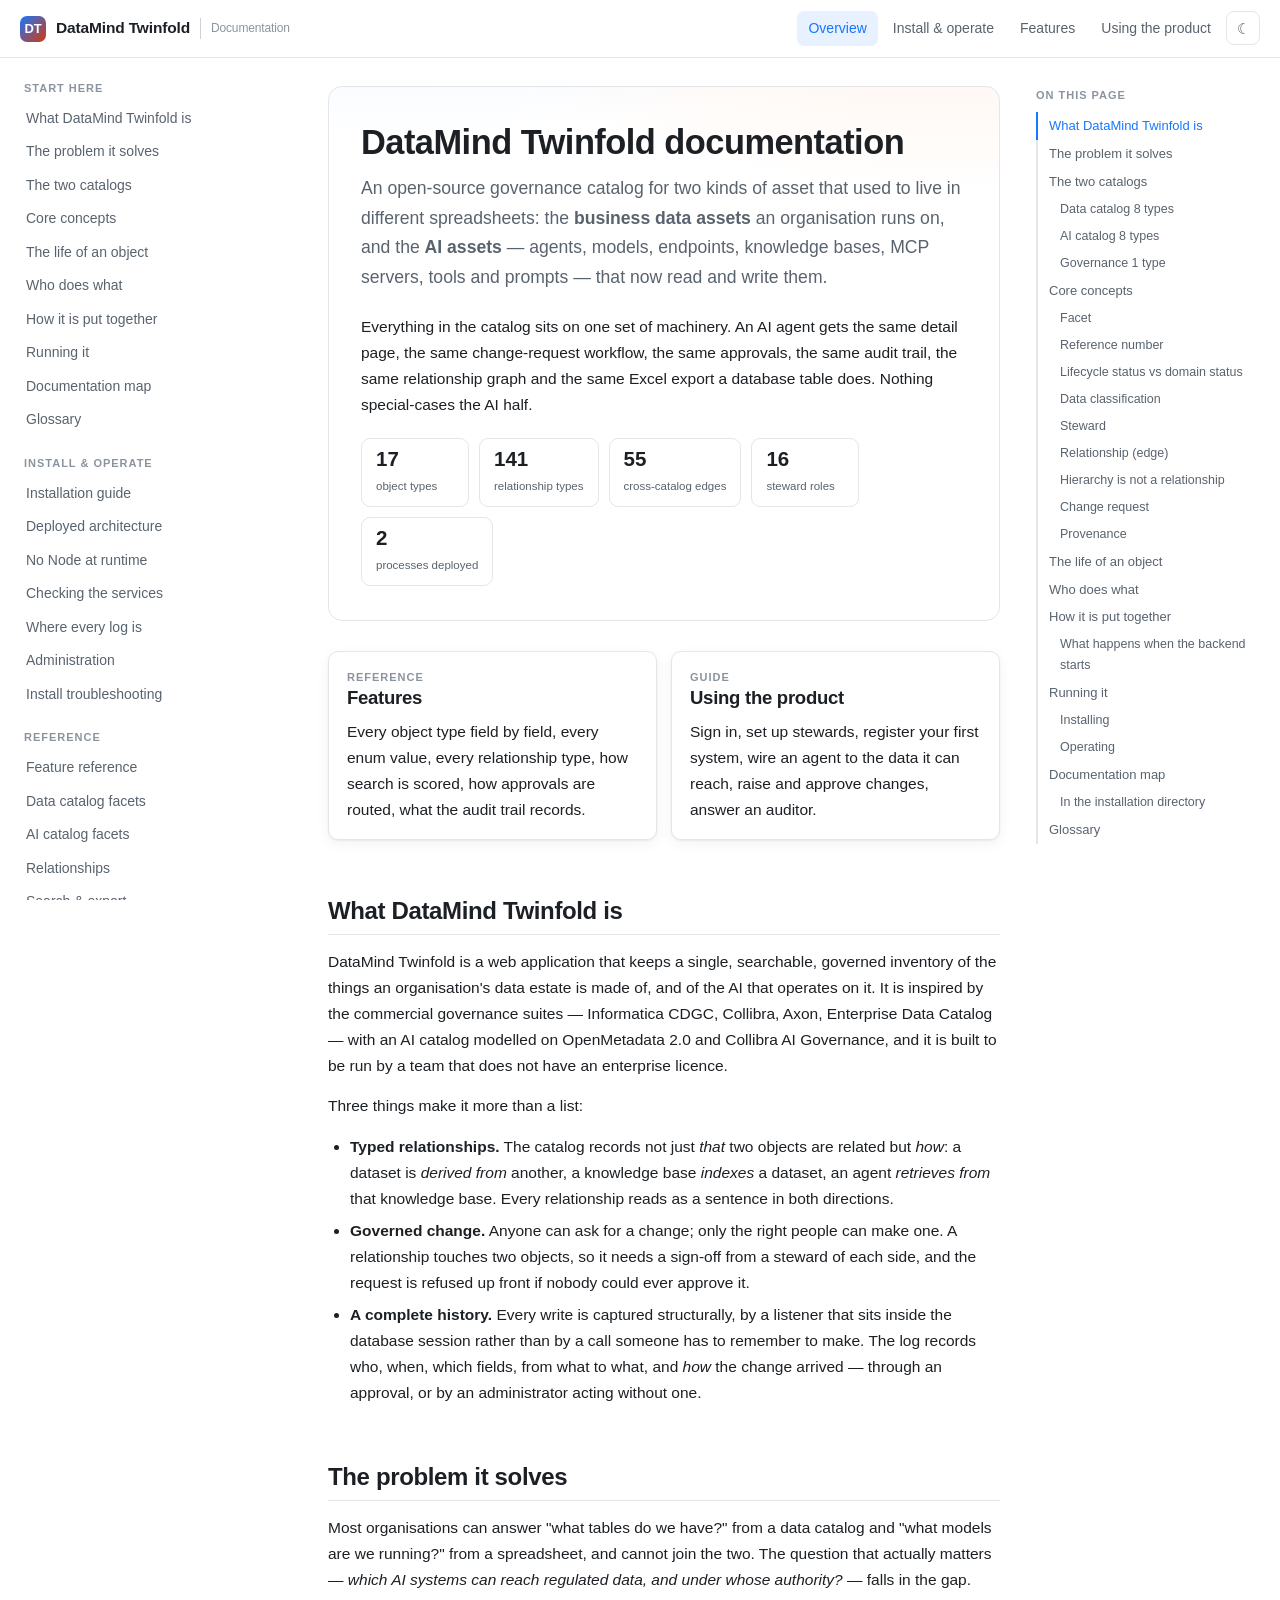
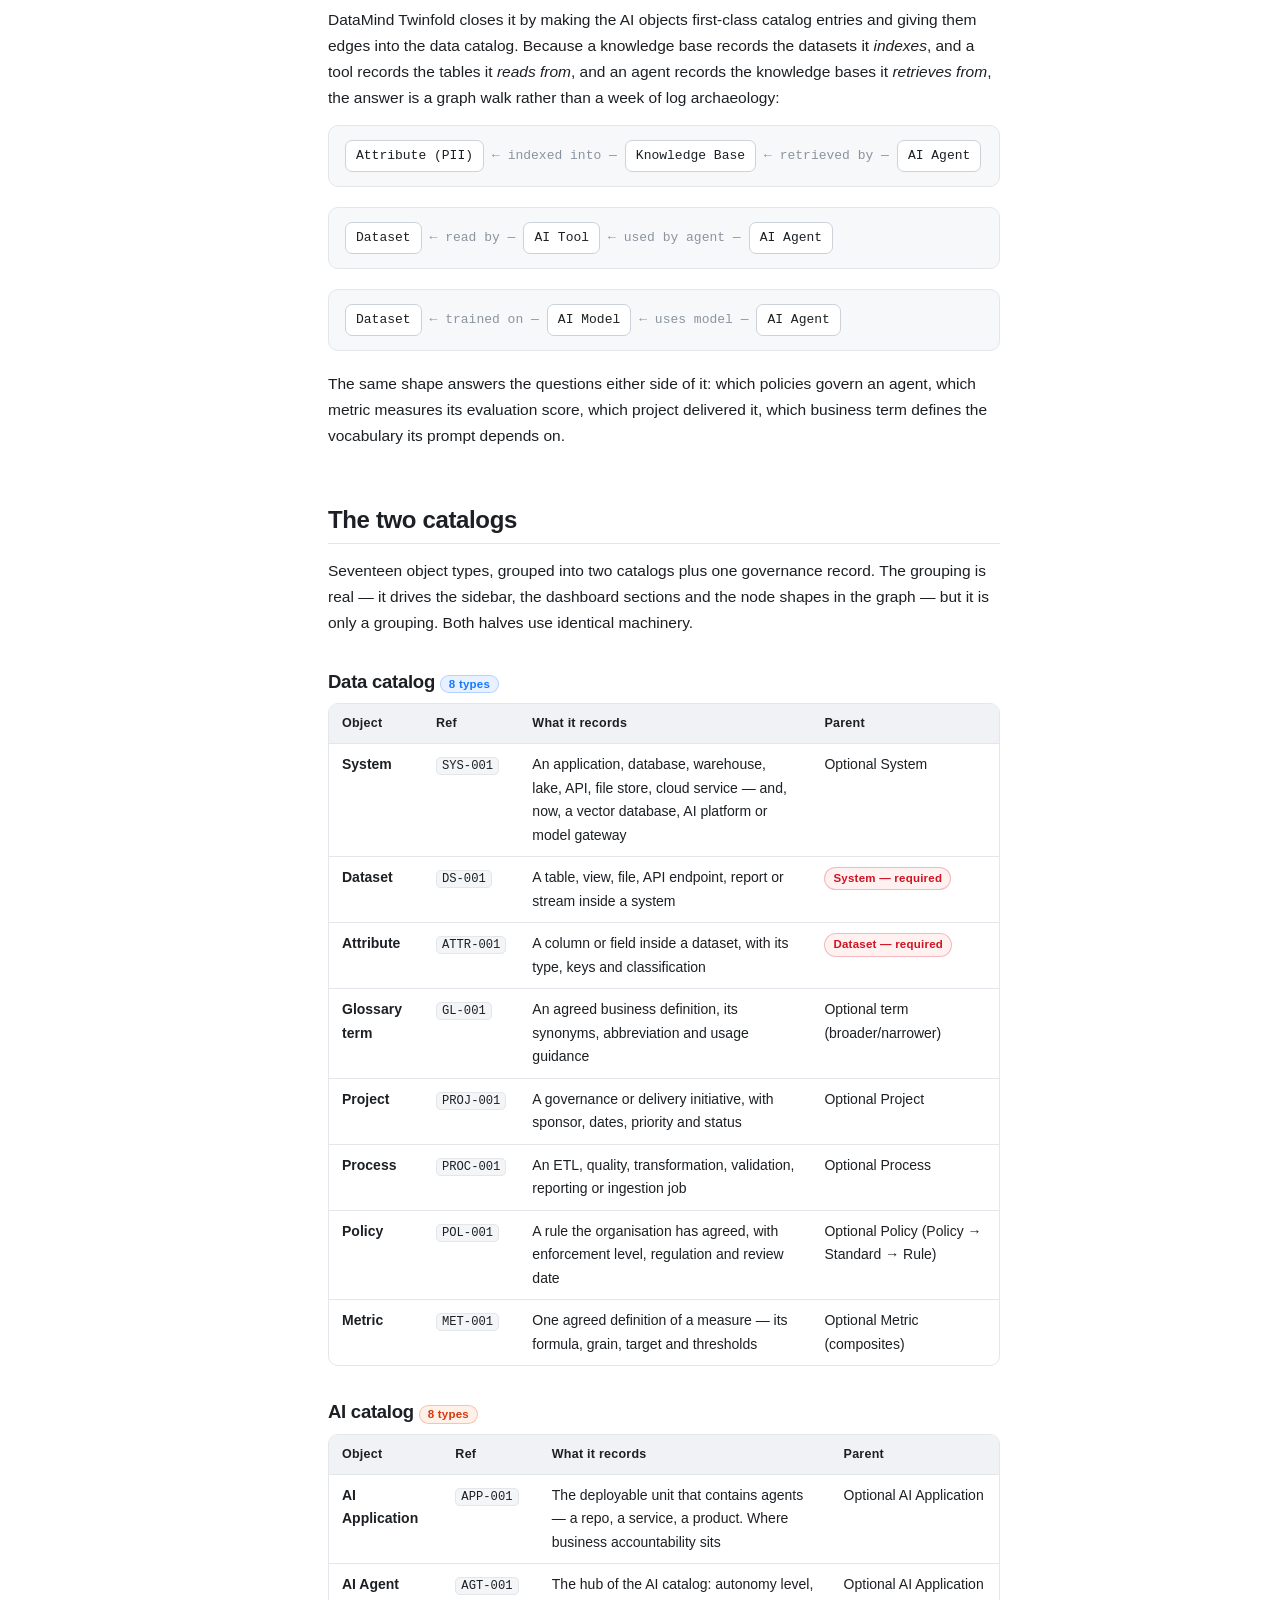
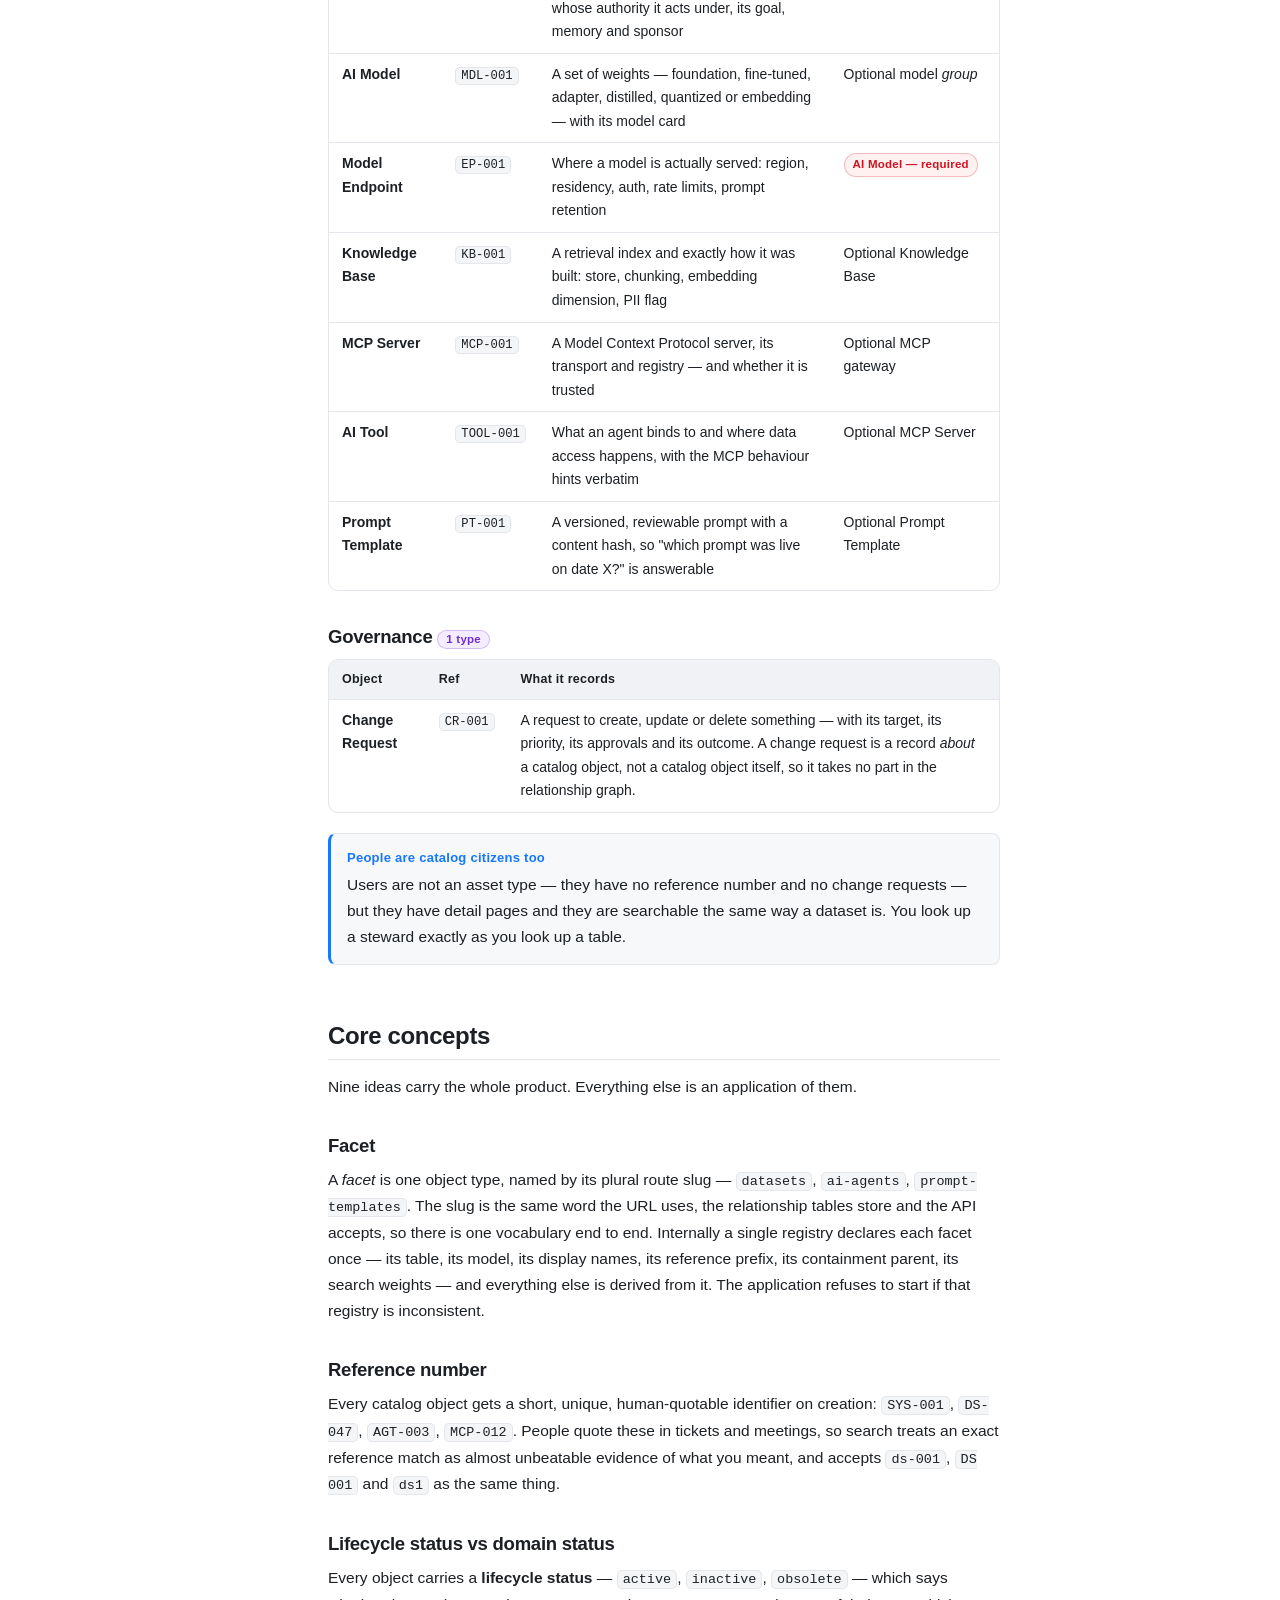
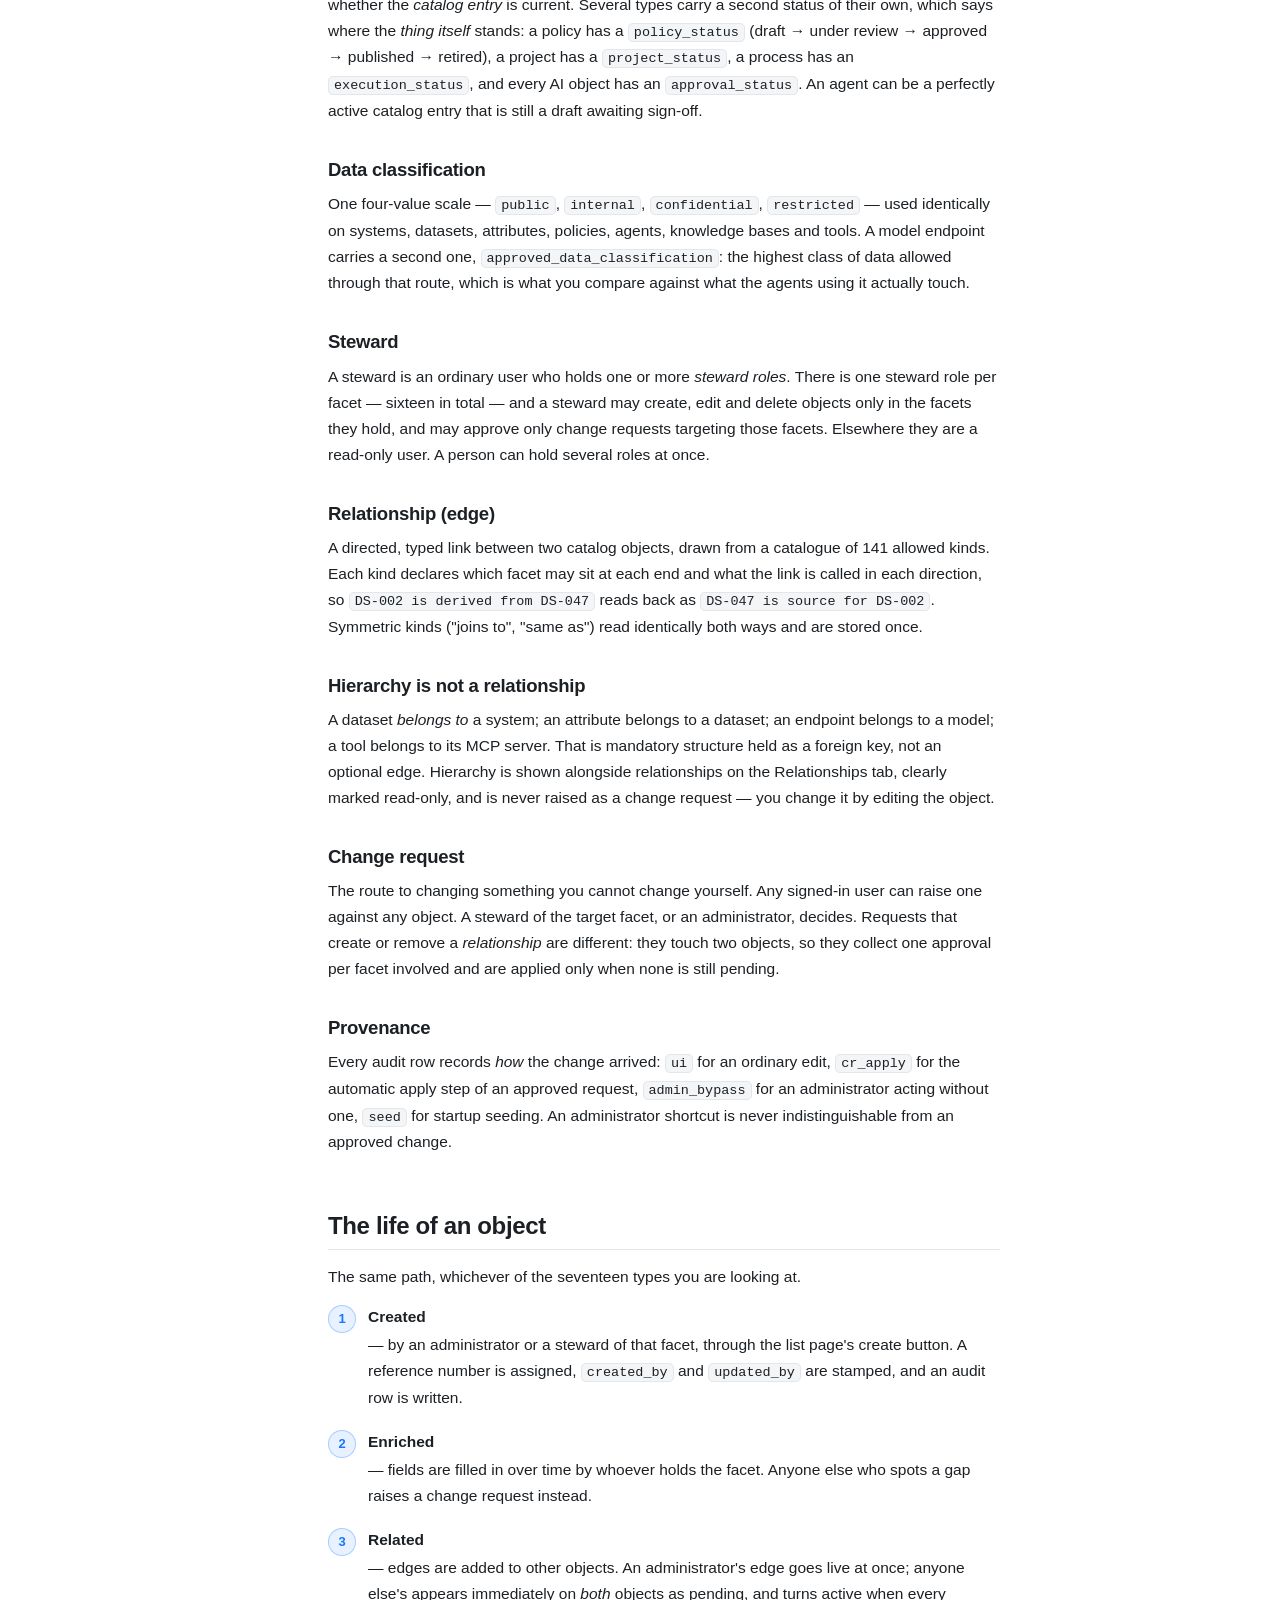
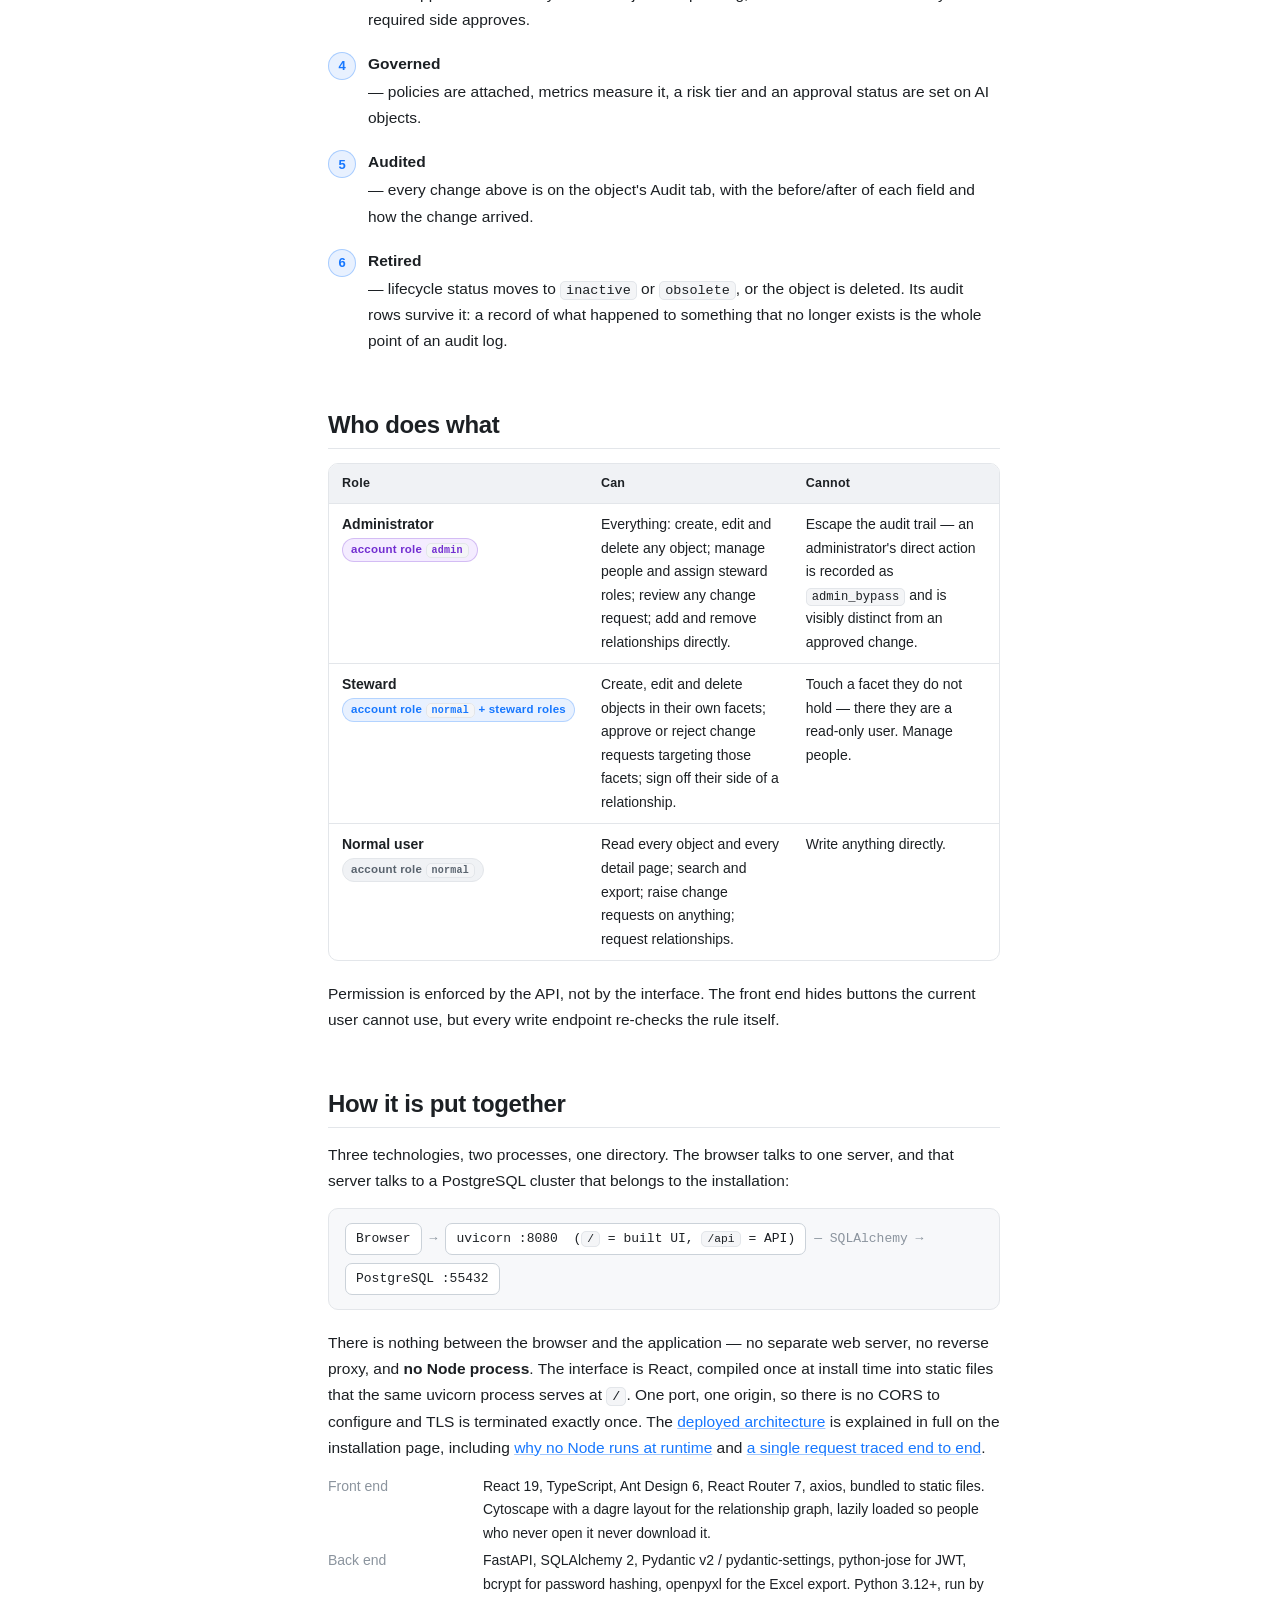
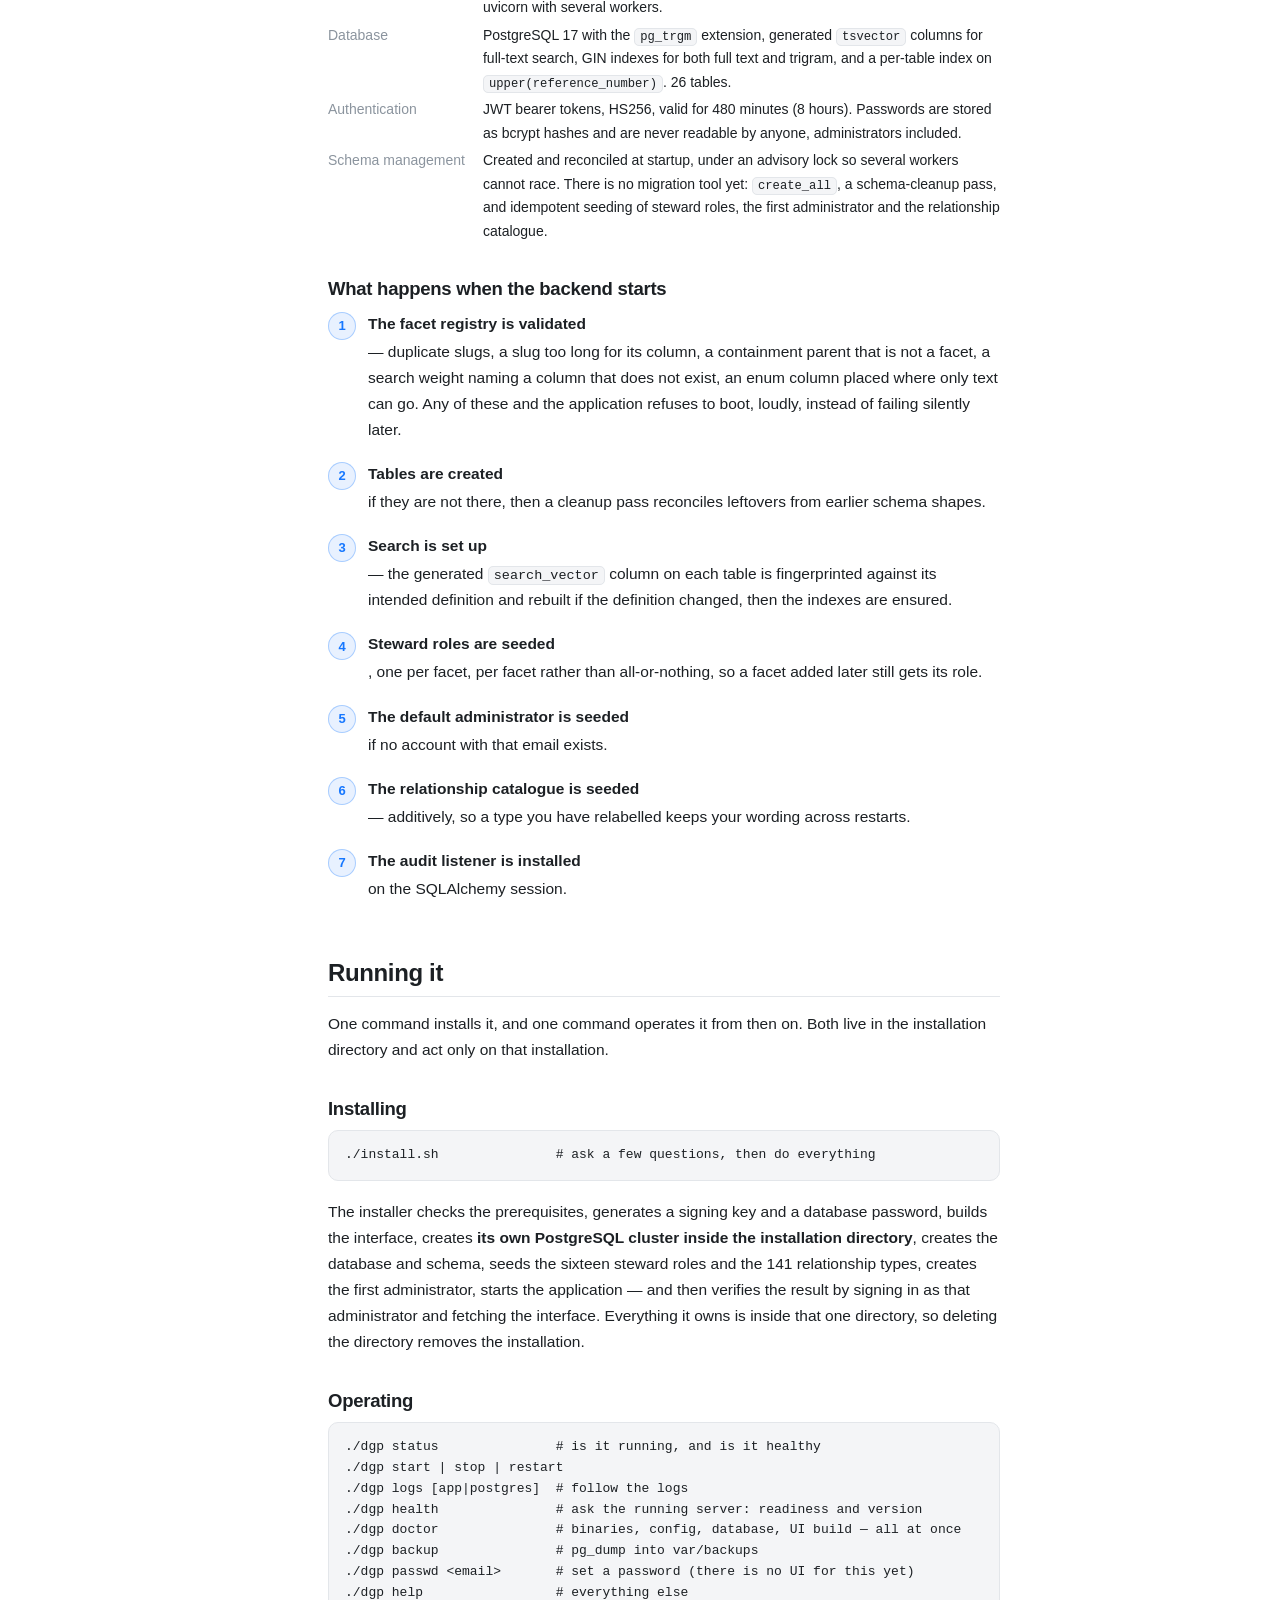
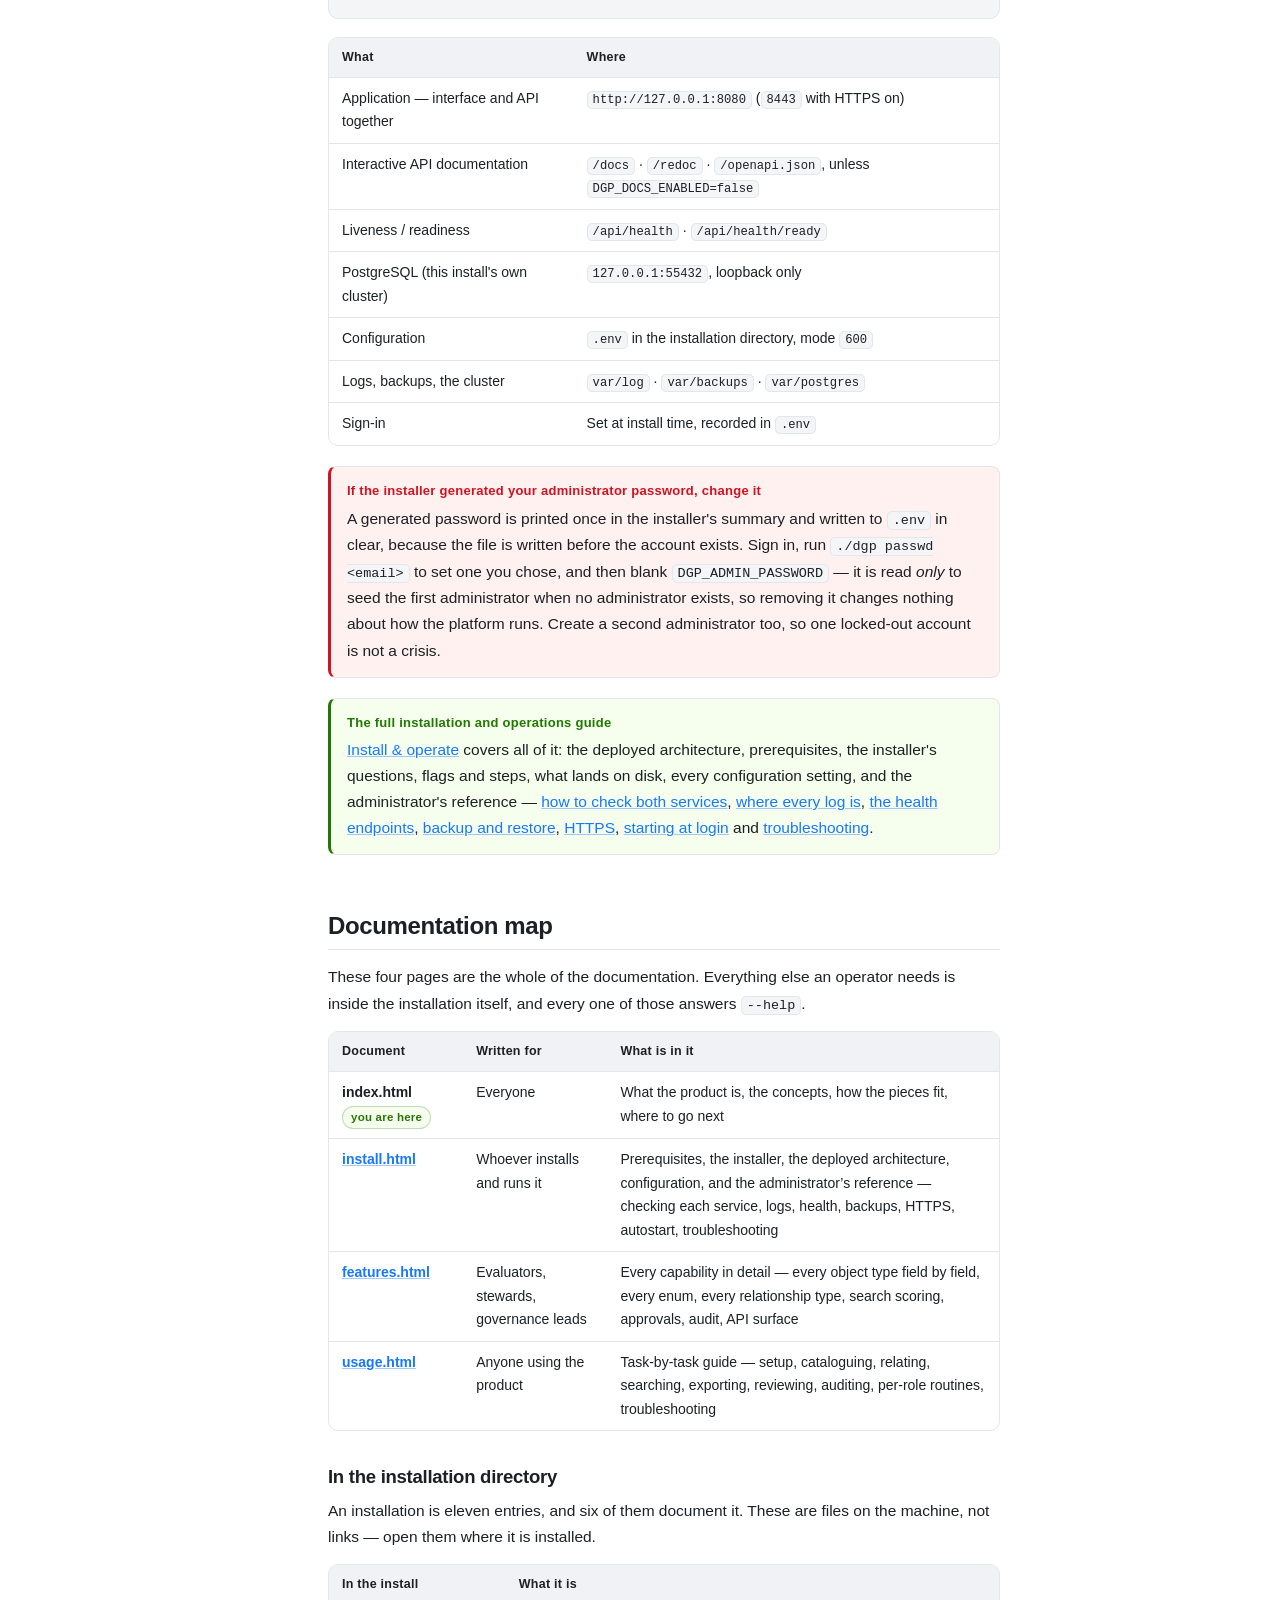
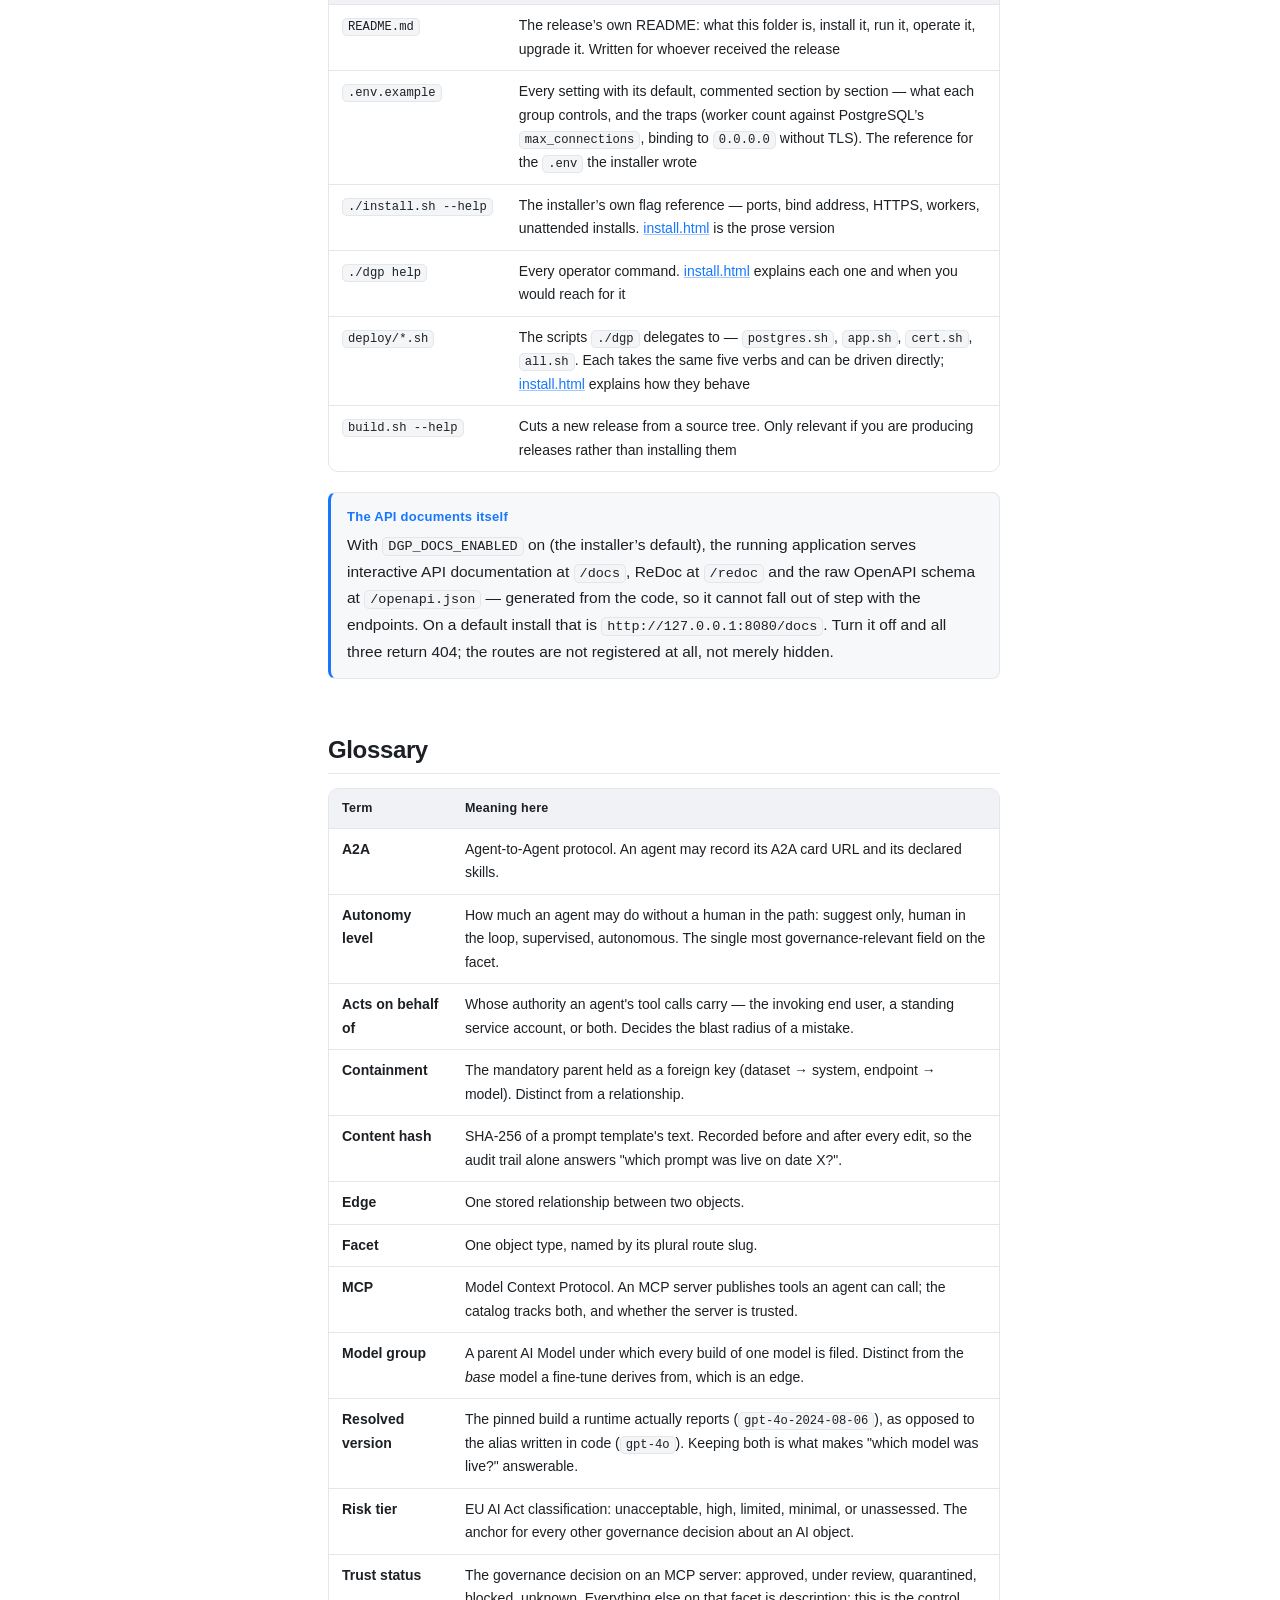
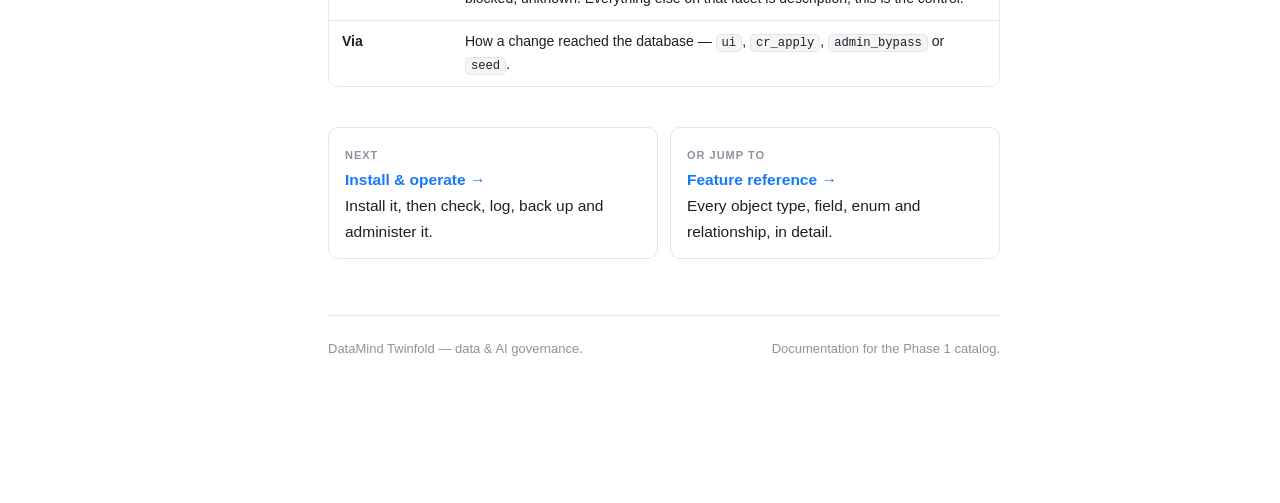
==== commit 3865034c: "docs commit" ====
--- a/index.html
+++ b/index.html
@@ -3,8 +3,8 @@
 <head>
 <meta charset="utf-8">
 <meta name="viewport" content="width=device-width, initial-scale=1">
-<title>DataGovern Documentation</title>
-<meta name="description" content="Documentation for DataGovern — an open-source governance catalog for business data assets and AI assets.">
+<title>DataMind Twinfold</title>
+<meta name="description" content="Documentation for DataMind Twinfold — a governance catalog for business data assets and AI assets, and the guide to installing and operating it.">
 <link rel="stylesheet" href="assets/docs.css">
 <link rel="icon" href="data:image/svg+xml,<svg xmlns='http://www.w3.org/2000/svg' viewBox='0 0 100 100'><text y='.9em' font-size='90'>📘</text></svg>">
 </head>
@@ -12,13 +12,12 @@
 
 <header class="topbar">
   <button class="icon-btn menu-btn" data-menu-toggle aria-expanded="false" aria-label="Open navigation">☰</button>
-  <a class="brand" href="index.html"><span class="mark">DG</span> DataGovern <small>Documentation</small></a>
+  <a class="brand" href="index.html"><span class="mark">DT</span> DataMind Twinfold <small>Documentation</small></a>
   <nav class="topnav">
     <a href="index.html" aria-current="page">Overview</a>
     <a href="install.html">Install &amp; operate</a>
     <a href="features.html">Features</a>
     <a href="usage.html">Using the product</a>
-    <a href="../README.md">README</a>
     <button class="icon-btn" data-theme-toggle type="button">☾</button>
   </nav>
 </header>
@@ -27,21 +26,21 @@
 
   <aside class="sidebar">
     <h4>Start here</h4>
-    <a href="#what">What DataGovern is</a>
+    <a href="#what">What DataMind Twinfold is</a>
     <a href="#problem">The problem it solves</a>
     <a href="#catalogs">The two catalogs</a>
     <a href="#concepts">Core concepts</a>
     <a href="#lifecycle">The life of an object</a>
     <a href="#roles">Who does what</a>
     <a href="#architecture">How it is put together</a>
-    <a href="#running">Running and deploying it</a>
+    <a href="#running">Running it</a>
     <a href="#map">Documentation map</a>
     <a href="#glossary">Glossary</a>
 
     <h4>Install &amp; operate</h4>
     <a href="install.html">Installation guide</a>
     <a href="install.html#prod-architecture">Deployed architecture</a>
-    <a href="install.html#vite">Where Vite went</a>
+    <a href="install.html#no-node">No Node at runtime</a>
     <a href="install.html#checking-prod">Checking the services</a>
     <a href="install.html#logs">Where every log is</a>
     <a href="install.html#admin-daily">Administration</a>
@@ -69,7 +68,7 @@
   <main class="content">
 
     <div class="hero">
-      <h1>DataGovern documentation</h1>
+      <h1>DataMind Twinfold documentation</h1>
       <p class="lede">An open-source governance catalog for two kinds of asset that used to live in
       different spreadsheets: the <strong>business data assets</strong> an organisation runs on, and the
       <strong>AI assets</strong> — agents, models, endpoints, knowledge bases, MCP servers, tools and
@@ -101,9 +100,9 @@
       </a>
     </div>
 
-    <h2 id="what">What DataGovern is</h2>
-
-    <p>DataGovern is a web application that keeps a single, searchable, governed inventory of the
+    <h2 id="what">What DataMind Twinfold is</h2>
+
+    <p>DataMind Twinfold is a web application that keeps a single, searchable, governed inventory of the
     things an organisation's data estate is made of, and of the AI that operates on it. It is inspired
     by the commercial governance suites — Informatica CDGC, Collibra, Axon, Enterprise Data Catalog —
     with an AI catalog modelled on OpenMetadata 2.0 and Collibra AI Governance,
@@ -131,7 +130,7 @@
     we running?" from a spreadsheet, and cannot join the two. The question that actually matters —
     <em>which AI systems can reach regulated data, and under whose authority?</em> — falls in the gap.</p>
 
-    <p>DataGovern closes it by making the AI objects first-class catalog entries and giving them edges
+    <p>DataMind Twinfold closes it by making the AI objects first-class catalog entries and giving them edges
     into the data catalog. Because a knowledge base records the datasets it <em>indexes</em>, and a tool
     records the tables it <em>reads from</em>, and an agent records the knowledge bases it
     <em>retrieves from</em>, the answer is a graph walk rather than a week of log archaeology:</p>
@@ -337,38 +336,30 @@
 
     <h2 id="architecture">How it is put together</h2>
 
-    <p>The same three technologies are arranged two different ways, depending on whether you are
-    developing or running a deployment. <strong>Development</strong> — three processes, so the code can
-    reload as you type:</p>
+    <p>Three technologies, two processes, one directory. The browser talks to one server, and that
+    server talks to a PostgreSQL cluster that belongs to the installation:</p>
 
     <div class="flow">
-      <span class="box">React + Vite&nbsp;:3000</span><span class="arrow">— /api proxy →</span>
-      <span class="box">FastAPI + uvicorn&nbsp;:8000</span><span class="arrow">— SQLAlchemy →</span>
-      <span class="box">PostgreSQL&nbsp;:5432</span>
-    </div>
-
-    <p><strong>Deployed</strong> — two processes. Vite becomes a build step rather than a server: the
-    compiled interface is served by the same uvicorn that answers the API, on one port and one origin,
-    against a PostgreSQL cluster that belongs to the installation:</p>
-
-    <div class="flow">
+      <span class="box">Browser</span><span class="arrow">→</span>
       <span class="box">uvicorn&nbsp;:8080 &nbsp;(<code>/</code> = built UI, <code>/api</code> = API)</span><span class="arrow">— SQLAlchemy →</span>
       <span class="box">PostgreSQL&nbsp;:55432</span>
     </div>
 
-    <p>Nothing in <code>frontend/src</code> differs between them — it calls <code>/api/…</code>
-    relatively either way. The <a href="install.html#prod-architecture">deployed architecture</a> is
-    explained in full on the installation page, including
-    <a href="install.html#vite">what happens to Vite</a>.</p>
+    <p>There is nothing between the browser and the application — no separate web server, no reverse
+    proxy, and <strong>no Node process</strong>. The interface is React, compiled once at install time
+    into static files that the same uvicorn process serves at <code>/</code>. One port, one origin, so
+    there is no CORS to configure and TLS is terminated exactly once. The
+    <a href="install.html#prod-architecture">deployed architecture</a> is explained in full on the
+    installation page, including <a href="install.html#no-node">why no Node runs at runtime</a> and
+    <a href="install.html#one-request">a single request traced end to end</a>.</p>
 
     <dl class="kv">
-      <dt>Front end</dt><dd>React 19, TypeScript, Vite, Ant Design 6, React Router 7, axios. Cytoscape with a dagre layout for the relationship graph, lazily loaded so people who never open it never download it.</dd>
-      <dt>Back end</dt><dd>FastAPI, SQLAlchemy 2, Pydantic v2 / pydantic-settings, python-jose for JWT, bcrypt for password hashing, openpyxl for the Excel export. Python 3.12+.</dd>
-      <dt>Database</dt><dd>PostgreSQL with the <code>pg_trgm</code> extension, generated <code>tsvector</code> columns for full-text search, GIN indexes for both full text and trigram, and a per-table index on <code>upper(reference_number)</code>.</dd>
+      <dt>Front end</dt><dd>React 19, TypeScript, Ant Design 6, React Router 7, axios, bundled to static files. Cytoscape with a dagre layout for the relationship graph, lazily loaded so people who never open it never download it.</dd>
+      <dt>Back end</dt><dd>FastAPI, SQLAlchemy 2, Pydantic v2 / pydantic-settings, python-jose for JWT, bcrypt for password hashing, openpyxl for the Excel export. Python 3.12+, run by uvicorn with several workers.</dd>
+      <dt>Database</dt><dd>PostgreSQL 17 with the <code>pg_trgm</code> extension, generated <code>tsvector</code> columns for full-text search, GIN indexes for both full text and trigram, and a per-table index on <code>upper(reference_number)</code>. 26 tables.</dd>
       <dt>Authentication</dt><dd>JWT bearer tokens, HS256, valid for 480 minutes (8 hours). Passwords are stored as bcrypt hashes and are never readable by anyone, administrators included.</dd>
-      <dt>Schema management</dt><dd>Created and reconciled at startup. There is no migration tool yet: <code>create_all</code>, a schema-cleanup pass, and idempotent seeding of steward roles, the admin user and the relationship catalogue.</dd>
+      <dt>Schema management</dt><dd>Created and reconciled at startup, under an advisory lock so several workers cannot race. There is no migration tool yet: <code>create_all</code>, a schema-cleanup pass, and idempotent seeding of steward roles, the first administrator and the relationship catalogue.</dd>
     </dl>
-
     <h3 id="startup">What happens when the backend starts</h3>
 
     <ol class="steps">
@@ -389,127 +380,117 @@
       <li><strong>The audit listener is installed</strong> on the SQLAlchemy session.</li>
     </ol>
 
-    <h2 id="running">Running and deploying it</h2>
-
-    <p>Two ways, and they are deliberately separate stacks rather than one with a switch. Which
-    configuration file exists decides which you are in: <code>.env</code> means a deployment,
-    <code>.env.development</code> means development, and <strong>never both</strong> — so a production
-    machine cannot silently inherit a development default.</p>
-
-    <h3 id="run-dev">Development — three processes</h3>
-
-<pre><code>services/all.sh start      # postgres → backend → frontend
-services/all.sh status     # up/down, pid, port, health check for each
-services/all.sh logs       # tail the backend and frontend logs
-services/all.sh stop       # frontend → backend → postgres
+    <h2 id="running">Running it</h2>
+
+    <p>One command installs it, and one command operates it from then on. Both live in the installation
+    directory and act only on that installation.</p>
+
+    <h3 id="run-install">Installing</h3>
+
+<pre><code>./install.sh               # ask a few questions, then do everything
 </code></pre>
 
-    <p>Individual services take the same five verbs:
-    <code>services/backend.sh {start|stop|restart|status|logs}</code>. <code>start</code> is idempotent,
-    and each script finds its service by port as well as by pidfile, so it can stop a server you
-    launched by hand in another terminal. Ports come from <code>PG_PORT</code>,
-    <code>BACKEND_PORT</code> and <code>FRONTEND_PORT</code> if set, otherwise 5432 / 8000 / 3000.</p>
-
-    <div class="table-wrap">
-    <table>
-      <thead><tr><th>What</th><th>Where</th></tr></thead>
-      <tbody>
-        <tr><td>Application</td><td><code>http://localhost:3000</code></td></tr>
-        <tr><td>Interactive API docs (Swagger)</td><td><code>http://localhost:8000/docs</code></td></tr>
-        <tr><td>Health check</td><td><code>http://localhost:8000/api/health</code></td></tr>
-        <tr><td>Default sign-in</td><td><code>admin@datagovern.com</code> / <code>admin123</code></td></tr>
-      </tbody>
-    </table>
-    </div>
-
-    <h3 id="run-deployed">A deployment — one command, then two processes</h3>
-
-<pre><code>./install.sh               # ask a few questions, then do everything
-./dgp status               # is it running, and is it healthy
-./dgp start | stop | restart | logs
+    <p>The installer checks the prerequisites, generates a signing key and a database password, builds
+    the interface, creates <strong>its own PostgreSQL cluster inside the installation directory</strong>,
+    creates the database and schema, seeds the sixteen steward roles and the 141 relationship types,
+    creates the first administrator, starts the application — and then verifies the result by signing in
+    as that administrator and fetching the interface. Everything it owns is inside that one directory,
+    so deleting the directory removes the installation.</p>
+
+    <h3 id="run-operate">Operating</h3>
+
+<pre><code>./dgp status               # is it running, and is it healthy
+./dgp start | stop | restart
+./dgp logs [app|postgres]  # follow the logs
+./dgp health               # ask the running server: readiness and version
+./dgp doctor               # binaries, config, database, UI build — all at once
 ./dgp backup               # pg_dump into var/backups
+./dgp passwd &lt;email&gt;       # set a password (there is no UI for this yet)
 ./dgp help                 # everything else
 </code></pre>
 
-    <p>The installer creates its own PostgreSQL cluster inside the installation directory, builds the
-    interface, creates the schema, seeds the catalogue, and verifies the result by signing in as the
-    administrator it just created. Everything it owns is inside that one directory, so deleting the
-    directory removes the installation.</p>
-
     <div class="table-wrap">
     <table>
       <thead><tr><th>What</th><th>Where</th></tr></thead>
       <tbody>
-        <tr><td>Application — interface and API together</td><td><code>http://127.0.0.1:8080</code></td></tr>
+        <tr><td>Application — interface and API together</td><td><code>http://127.0.0.1:8080</code> (<code>8443</code> with HTTPS on)</td></tr>
+        <tr><td>Interactive API documentation</td><td><code>/docs</code> · <code>/redoc</code> · <code>/openapi.json</code>, unless <code>DGP_DOCS_ENABLED=false</code></td></tr>
         <tr><td>Liveness / readiness</td><td><code>/api/health</code> · <code>/api/health/ready</code></td></tr>
-        <tr><td>PostgreSQL (this install's own cluster)</td><td><code>127.0.0.1:55432</code></td></tr>
+        <tr><td>PostgreSQL (this install's own cluster)</td><td><code>127.0.0.1:55432</code>, loopback only</td></tr>
+        <tr><td>Configuration</td><td><code>.env</code> in the installation directory, mode <code>600</code></td></tr>
+        <tr><td>Logs, backups, the cluster</td><td><code>var/log</code> · <code>var/backups</code> · <code>var/postgres</code></td></tr>
         <tr><td>Sign-in</td><td>Set at install time, recorded in <code>.env</code></td></tr>
       </tbody>
     </table>
     </div>
 
-    <p>Neither set of ports overlaps the other, so a development stack and a deployment can run side by
-    side on the same machine.</p>
-
     <div class="note danger">
-      <div class="note-title">Change the seeded administrator before anyone else uses this</div>
-      <p>The <code>admin@datagovern.com</code> / <code>admin123</code> account is a <em>development</em>
-      default that exists so a fresh database is usable, and its credentials are in the source. A
-      deployment never uses it — the installer asks you for a password or generates one. On any shared
-      development instance, create a real administrator, sign in as them, and deactivate the seeded one.
-      The same goes for the signing key: the committed development key is refused in production by
-      digest.</p>
+      <div class="note-title">If the installer generated your administrator password, change it</div>
+      <p>A generated password is printed once in the installer's summary and written to
+      <code>.env</code> in clear, because the file is written before the account exists. Sign in, run
+      <code>./dgp passwd &lt;email&gt;</code> to set one you chose, and then blank
+      <code>DGP_ADMIN_PASSWORD</code> — it is read <em>only</em> to seed the first administrator when no
+      administrator exists, so removing it changes nothing about how the platform runs. Create a second
+      administrator too, so one locked-out account is not a crisis.</p>
     </div>
 
     <div class="note ok">
       <div class="note-title">The full installation and operations guide</div>
-      <p><a href="install.html">Install &amp; operate</a> covers all of it: prerequisites, the
-      installer's flags and steps, what lands on disk, every configuration setting, and the
-      administrator's reference —
-      <a href="install.html#checking-prod">how to check the PostgreSQL, backend and front-end services</a>,
+      <p><a href="install.html">Install &amp; operate</a> covers all of it: the deployed architecture,
+      prerequisites, the installer's questions, flags and steps, what lands on disk, every configuration
+      setting, and the administrator's reference —
+      <a href="install.html#checking-prod">how to check both services</a>,
       <a href="install.html#logs">where every log is</a>,
+      <a href="install.html#health">the health endpoints</a>,
       <a href="install.html#backup">backup and restore</a>,
       <a href="install.html#https">HTTPS</a>,
       <a href="install.html#autostart">starting at login</a> and
       <a href="install.html#install-faq">troubleshooting</a>.</p>
     </div>
-
     <h2 id="map">Documentation map</h2>
 
-    <p>These pages are the end-user documentation. The repository root carries the rest.</p>
+    <p>These four pages are the whole of the documentation. Everything else an operator needs is
+    inside the installation itself, and every one of those answers <code>--help</code>.</p>
 
     <div class="table-wrap">
     <table>
       <thead><tr><th>Document</th><th>Written for</th><th>What is in it</th></tr></thead>
       <tbody>
-        <tr><td><strong>docs/index.html</strong> <span class="pill ok">you are here</span></td><td>Everyone</td><td>What the product is, the concepts, how the pieces fit, where to go next</td></tr>
-        <tr><td><strong><a href="install.html">docs/install.html</a></strong></td><td>Whoever installs and runs it</td><td>Prerequisites, the installer, the deployed architecture, configuration, and the administrator's reference — checking each service, logs, health, backups, HTTPS, autostart, troubleshooting</td></tr>
-        <tr><td><strong><a href="features.html">docs/features.html</a></strong></td><td>Evaluators, stewards, governance leads</td><td>Every capability in detail — every object type field by field, every enum, every relationship type, search scoring, approvals, audit, API surface</td></tr>
-        <tr><td><strong><a href="usage.html">docs/usage.html</a></strong></td><td>Anyone using the product</td><td>Task-by-task guide — setup, cataloguing, relating, searching, exporting, reviewing, auditing, per-role routines, troubleshooting</td></tr>
-        <tr><td><a href="../README.md">README.md</a></td><td>Users and evaluators</td><td>Install, run, and a narrative tour of the platform</td></tr>
-        <tr><td><a href="../DEVELOPER.md">DEVELOPER.md</a></td><td>Contributors</td><td>Architecture, every file's responsibility, schema, full API reference, how to add a facet</td></tr>
-        <tr><td><a href="../TECHNICAL_GUIDE.md">TECHNICAL_GUIDE.md</a></td><td>Anyone new to web development</td><td>Every concept used here explained from zero, plus end-to-end traces of what happens on a click</td></tr>
-        <tr>
-            <td><a href="../AI_cataloging_idea.md"><code>AI_cataloging_idea.md</code></a></td>
-            <td>Anyone asking "why these facets?"</td>
-            <td>The metamodel survey the AI catalog was designed from — OpenMetadata&nbsp;2.0 and Collibra — and the standards it aligns with</td>
-          </tr>
-          <tr><td><a href="../ai-catalog-design.md">ai-catalog-design.md</a></td><td>Designers of the AI metamodel</td><td>Which facets, which fields, which edges, and why</td></tr>
-        <tr><td><a href="../ai-catalog-implementation-plan.md">ai-catalog-implementation-plan.md</a></td><td>Implementers</td><td>What was built, what deliberately was not, what each increment costs</td></tr>
-        <tr><td><a href="../ai-scanner-design.md">ai-scanner-design.md</a></td><td>Phase 2</td><td>How a folder of code becomes catalog metadata — identity, extraction, reconciliation, limits</td></tr>
-        <tr><td><a href="../CLAUDE.md">CLAUDE.md</a></td><td>The project itself</td><td>Running development log: decisions, bugs, what is next</td></tr>
-          <tr>
-            <td><a href="../services/README.md"><code>services/README.md</code></a></td>
-            <td>Anyone running it</td>
-            <td>The <strong>development</strong> start/stop/restart scripts: what each one does, the ports and overrides, and why <code>brew services</code> is deliberately not used</td>
-          </tr>
-          <tr>
-            <td><code>install.sh</code> · <code>dgp</code> · <code>build.sh</code></td>
-            <td>Whoever deploys it</td>
-            <td>The installer, the operator command and the release build. All three take <code>--help</code>; <a href="install.html">install.html</a> is the prose version</td>
-          </tr>
-      </tbody>
-    </table>
+        <tr><td><strong>index.html</strong> <span class="pill ok">you are here</span></td><td>Everyone</td><td>What the product is, the concepts, how the pieces fit, where to go next</td></tr>
+        <tr><td><strong><a href="install.html">install.html</a></strong></td><td>Whoever installs and runs it</td><td>Prerequisites, the installer, the deployed architecture, configuration, and the administrator&rsquo;s reference &mdash; checking each service, logs, health, backups, HTTPS, autostart, troubleshooting</td></tr>
+        <tr><td><strong><a href="features.html">features.html</a></strong></td><td>Evaluators, stewards, governance leads</td><td>Every capability in detail &mdash; every object type field by field, every enum, every relationship type, search scoring, approvals, audit, API surface</td></tr>
+        <tr><td><strong><a href="usage.html">usage.html</a></strong></td><td>Anyone using the product</td><td>Task-by-task guide &mdash; setup, cataloguing, relating, searching, exporting, reviewing, auditing, per-role routines, troubleshooting</td></tr>
+      </tbody>
+    </table>
+    </div>
+
+    <h3 id="map-install">In the installation directory</h3>
+
+    <p>An installation is eleven entries, and six of them document it. These are files on the
+    machine, not links &mdash; open them where it is installed.</p>
+
+    <div class="table-wrap">
+    <table>
+      <thead><tr><th>In the install</th><th>What it is</th></tr></thead>
+      <tbody>
+        <tr><td><code>README.md</code></td><td>The release&rsquo;s own README: what this folder is, install it, run it, operate it, upgrade it. Written for whoever received the release</td></tr>
+        <tr><td><code>.env.example</code></td><td>Every setting with its default, commented section by section &mdash; what each group controls, and the traps (worker count against PostgreSQL&rsquo;s <code>max_connections</code>, binding to <code>0.0.0.0</code> without TLS). The reference for the <code>.env</code> the installer wrote</td></tr>
+        <tr><td><code>./install.sh --help</code></td><td>The installer&rsquo;s own flag reference &mdash; ports, bind address, HTTPS, workers, unattended installs. <a href="install.html#install">install.html</a> is the prose version</td></tr>
+        <tr><td><code>./dgp help</code></td><td>Every operator command. <a href="install.html#dgp">install.html</a> explains each one and when you would reach for it</td></tr>
+        <tr><td><code>deploy/*.sh</code></td><td>The scripts <code>./dgp</code> delegates to &mdash; <code>postgres.sh</code>, <code>app.sh</code>, <code>cert.sh</code>, <code>all.sh</code>. Each takes the same five verbs and can be driven directly; <a href="install.html#script-behaviour">install.html</a> explains how they behave</td></tr>
+        <tr><td><code>build.sh --help</code></td><td>Cuts a new release from a source tree. Only relevant if you are producing releases rather than installing them</td></tr>
+      </tbody>
+    </table>
+    </div>
+
+    <div class="note">
+      <div class="note-title">The API documents itself</div>
+      <p>With <code>DGP_DOCS_ENABLED</code> on (the installer&rsquo;s default), the running application
+      serves interactive API documentation at <code>/docs</code>, ReDoc at <code>/redoc</code> and the raw
+      OpenAPI schema at <code>/openapi.json</code> &mdash; generated from the code, so it cannot fall out of
+      step with the endpoints. On a default install that is
+      <code>http://127.0.0.1:8080/docs</code>. Turn it off and all three return 404; the routes are not
+      registered at all, not merely hidden.</p>
     </div>
 
     <h2 id="glossary">Glossary</h2>
@@ -543,7 +524,7 @@
     </div>
 
     <div class="footer">
-      <span>DataGovern — open-source data &amp; AI governance.</span>
+      <span>DataMind Twinfold — data &amp; AI governance.</span>
       <span>Documentation for the Phase&nbsp;1 catalog.</span>
     </div>
 
